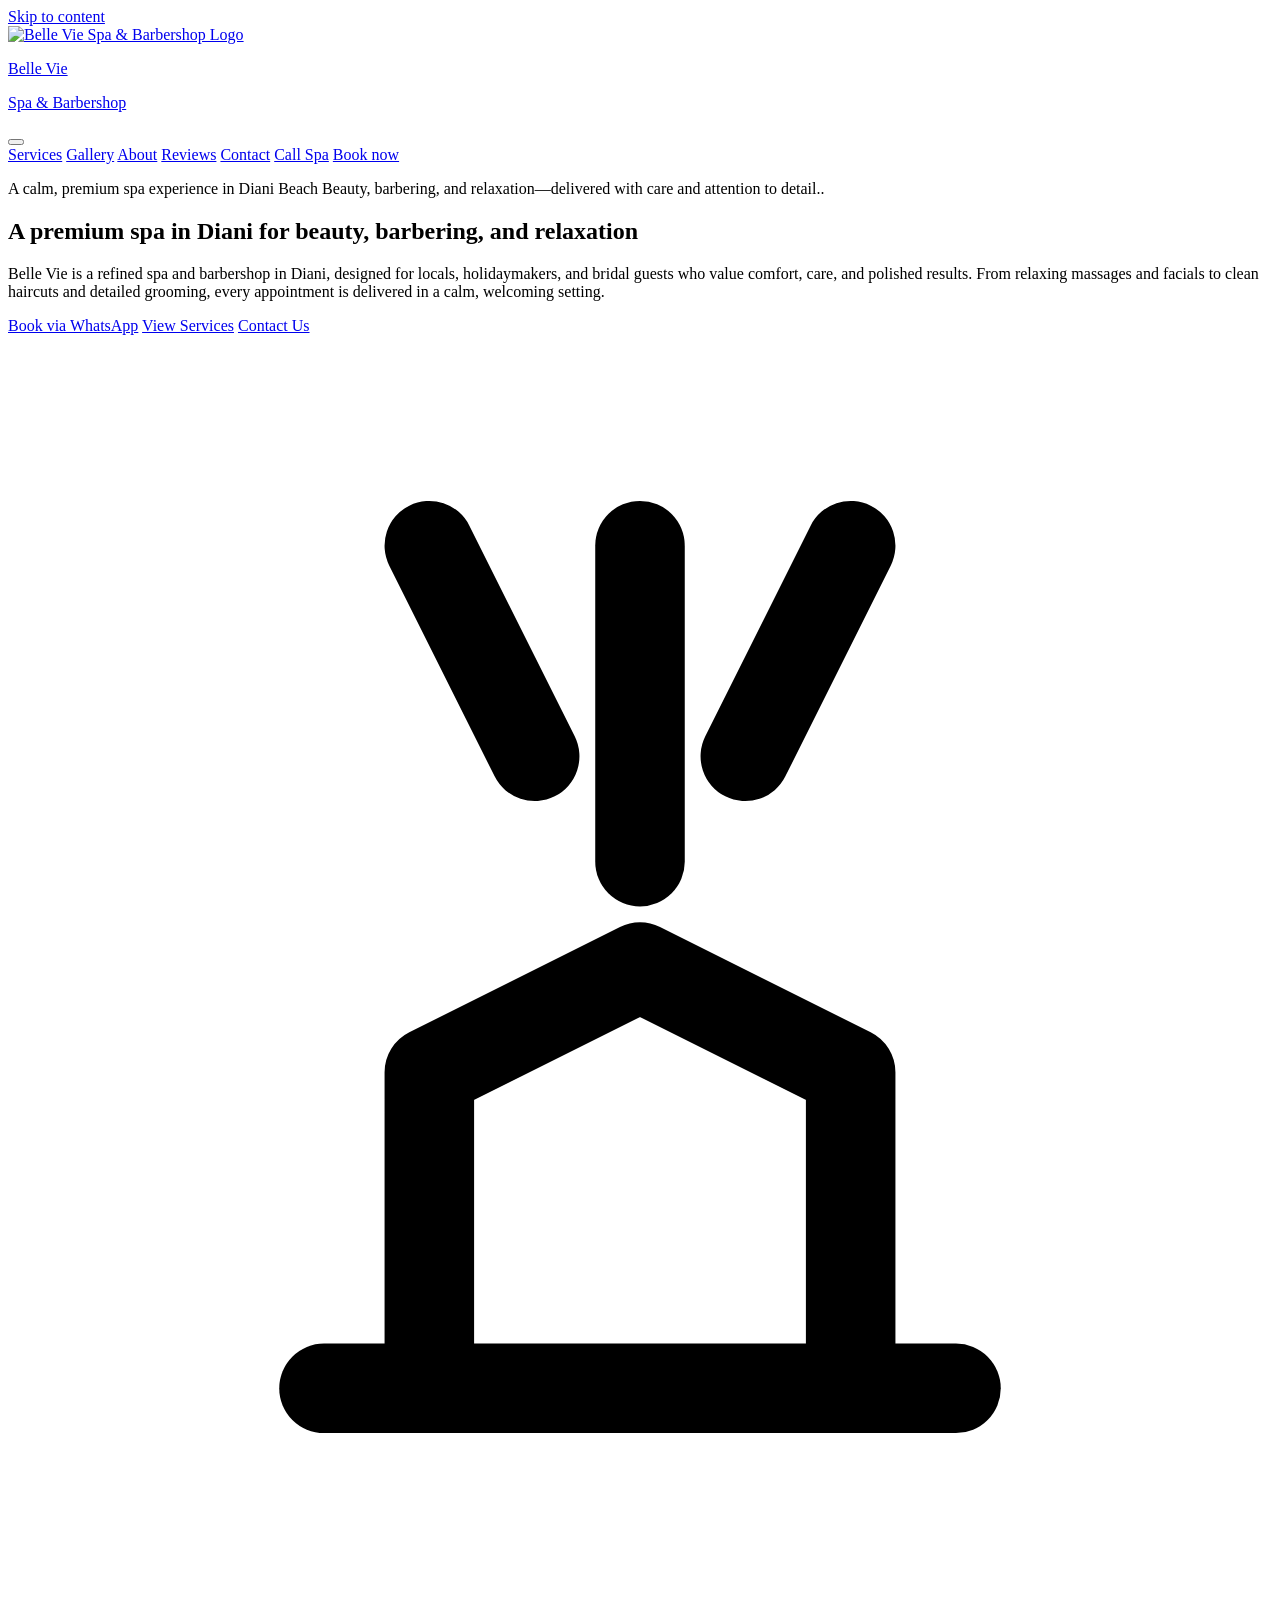
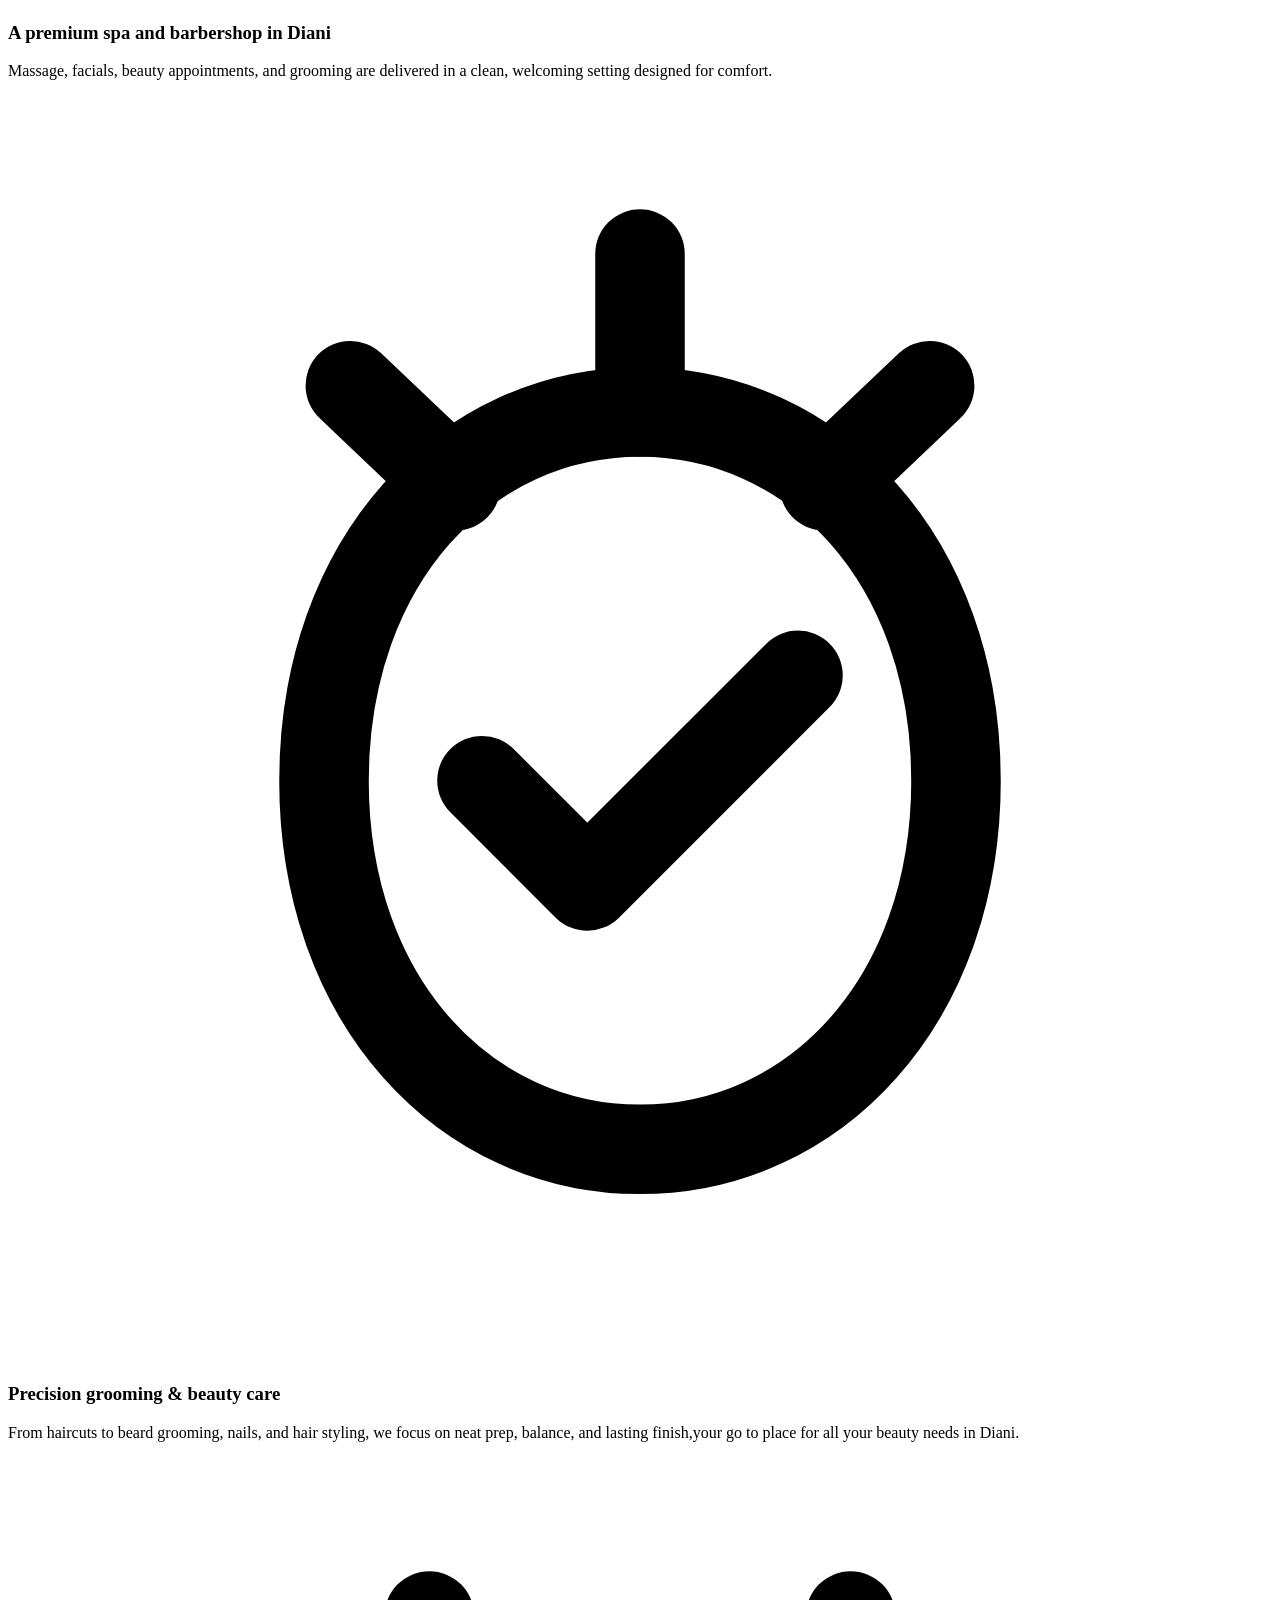
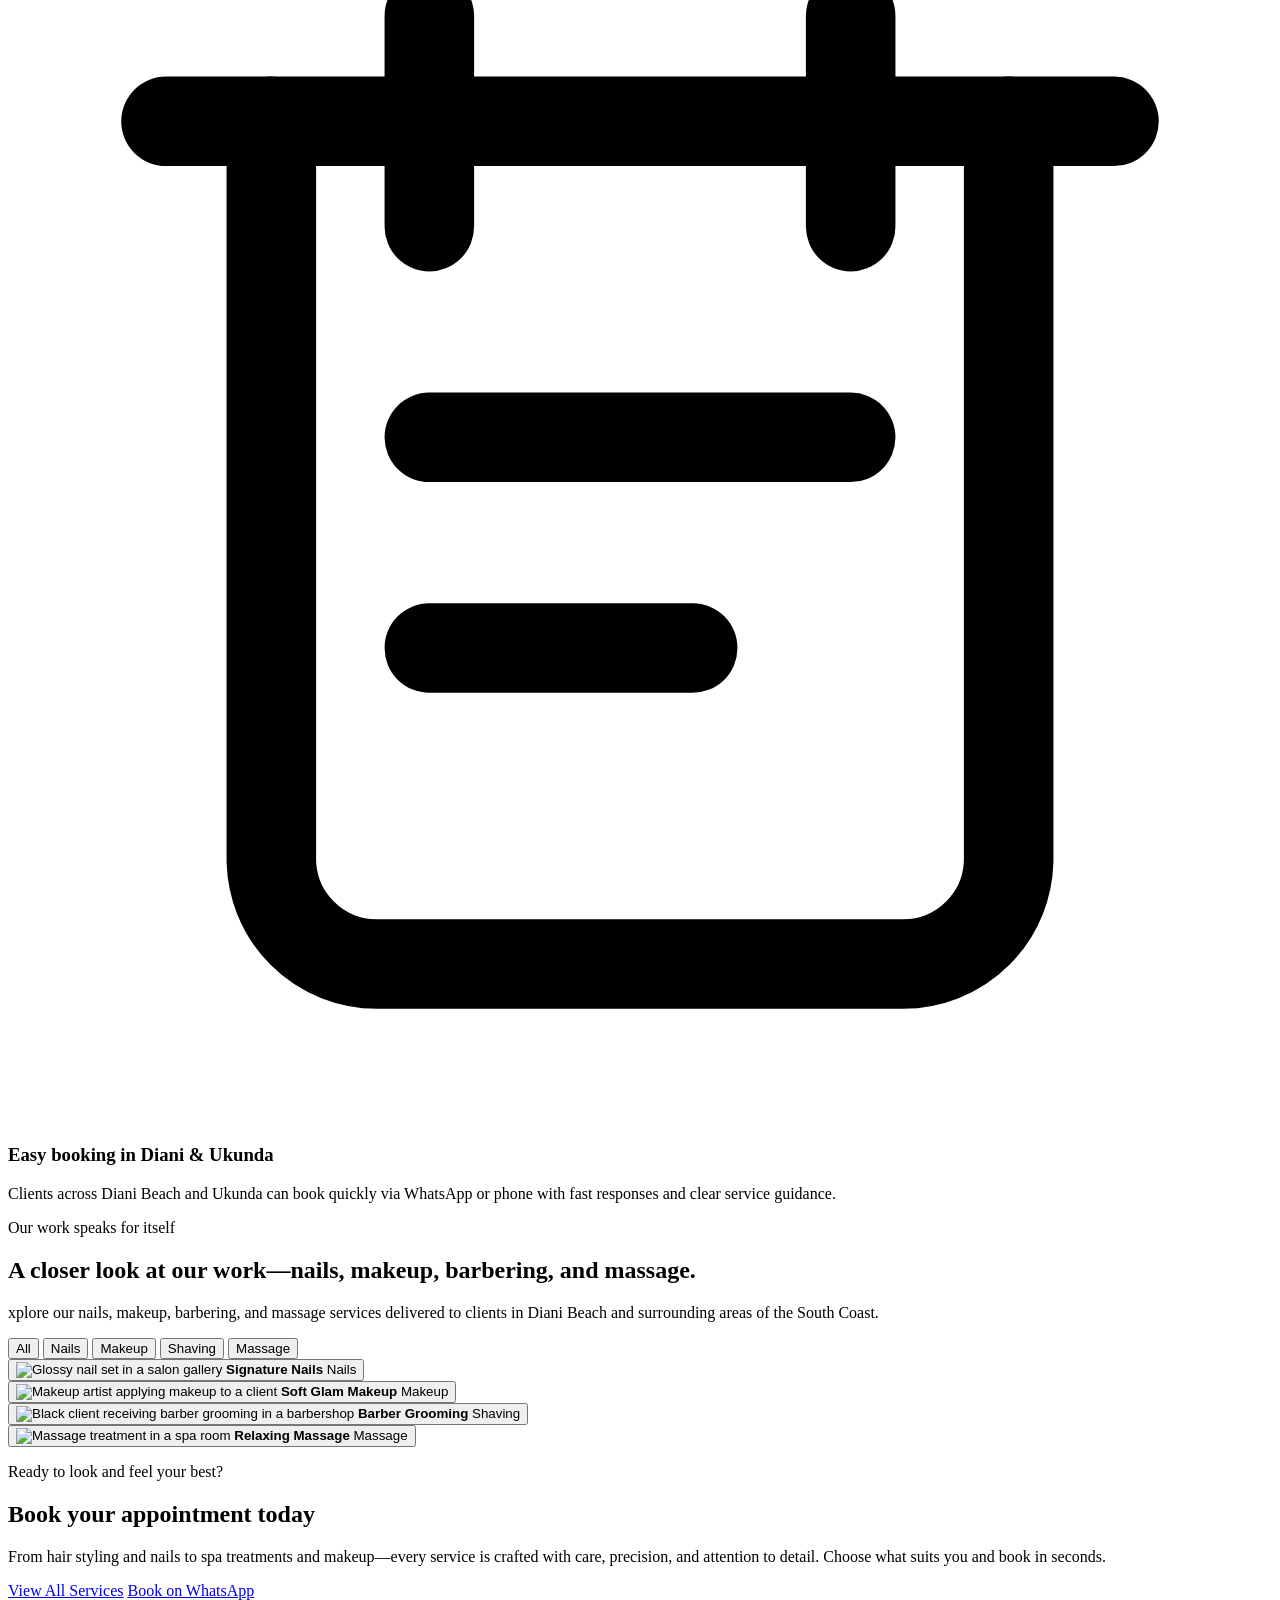
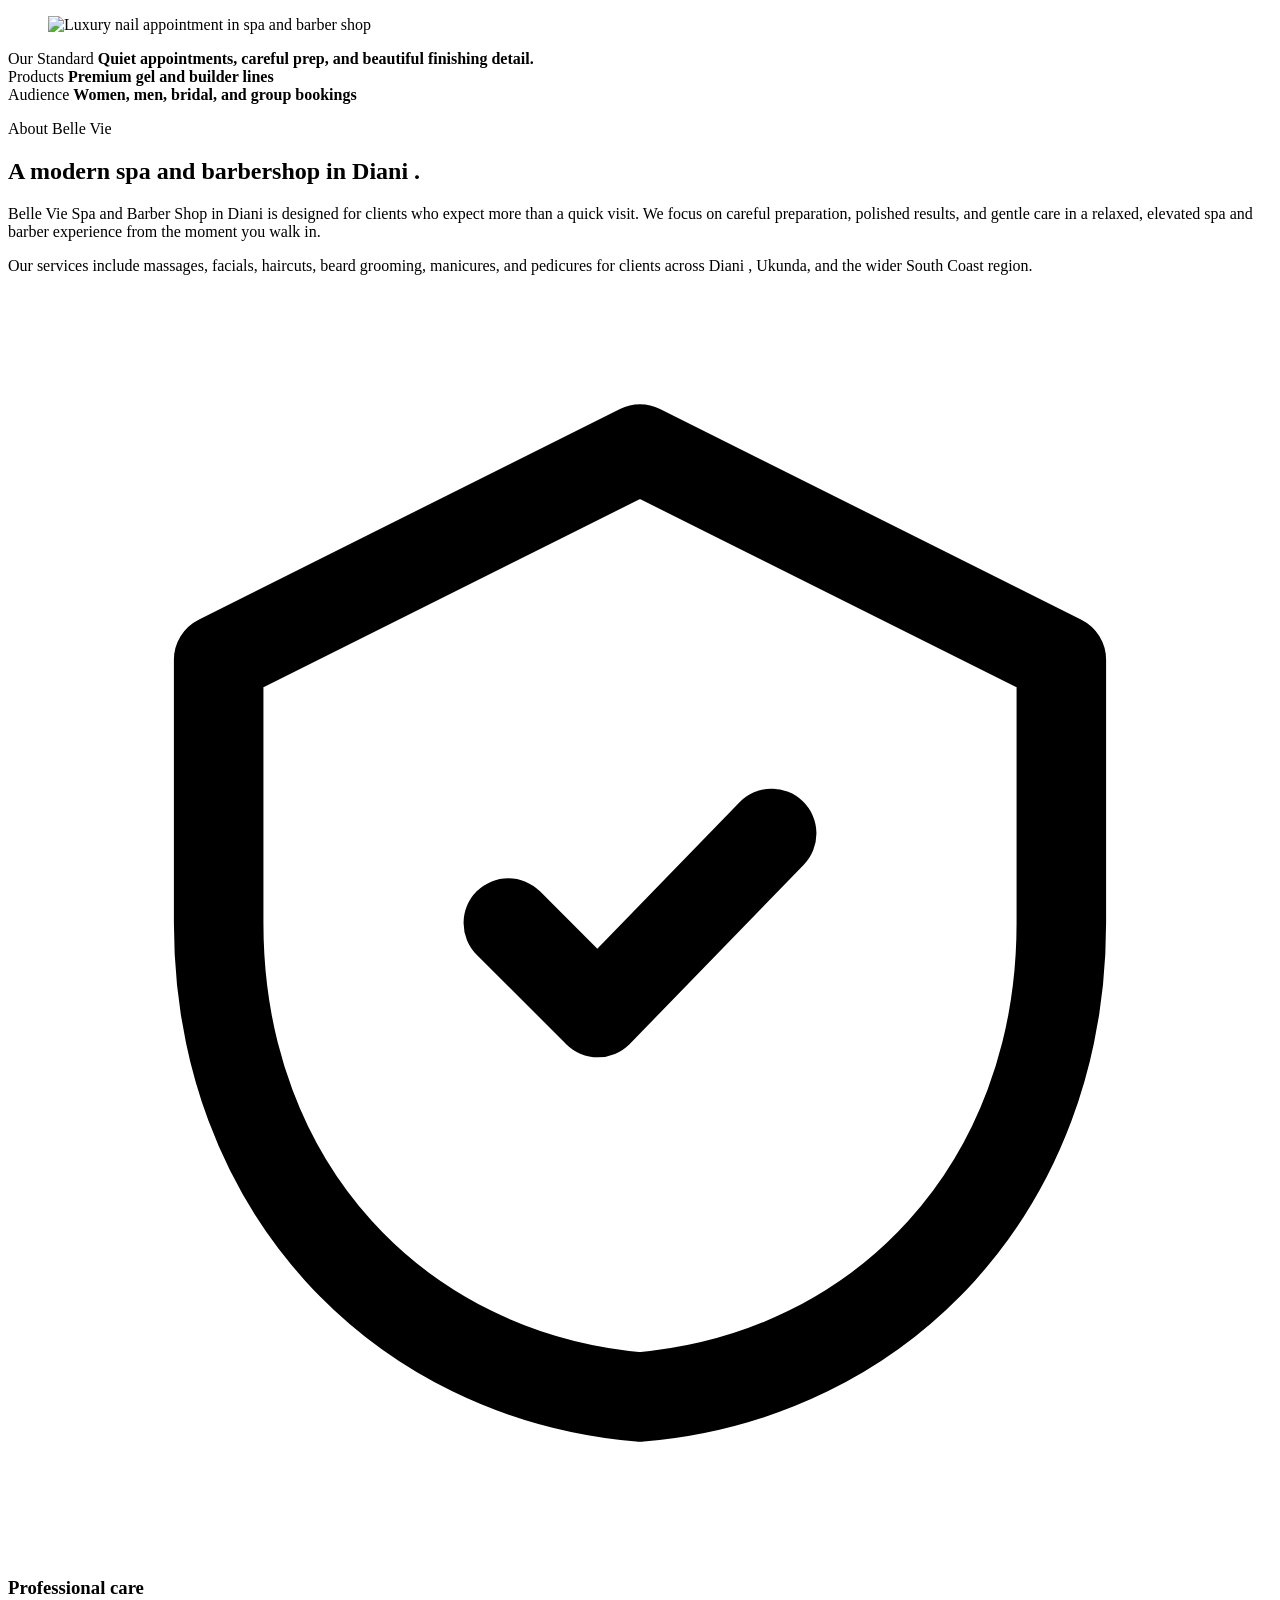
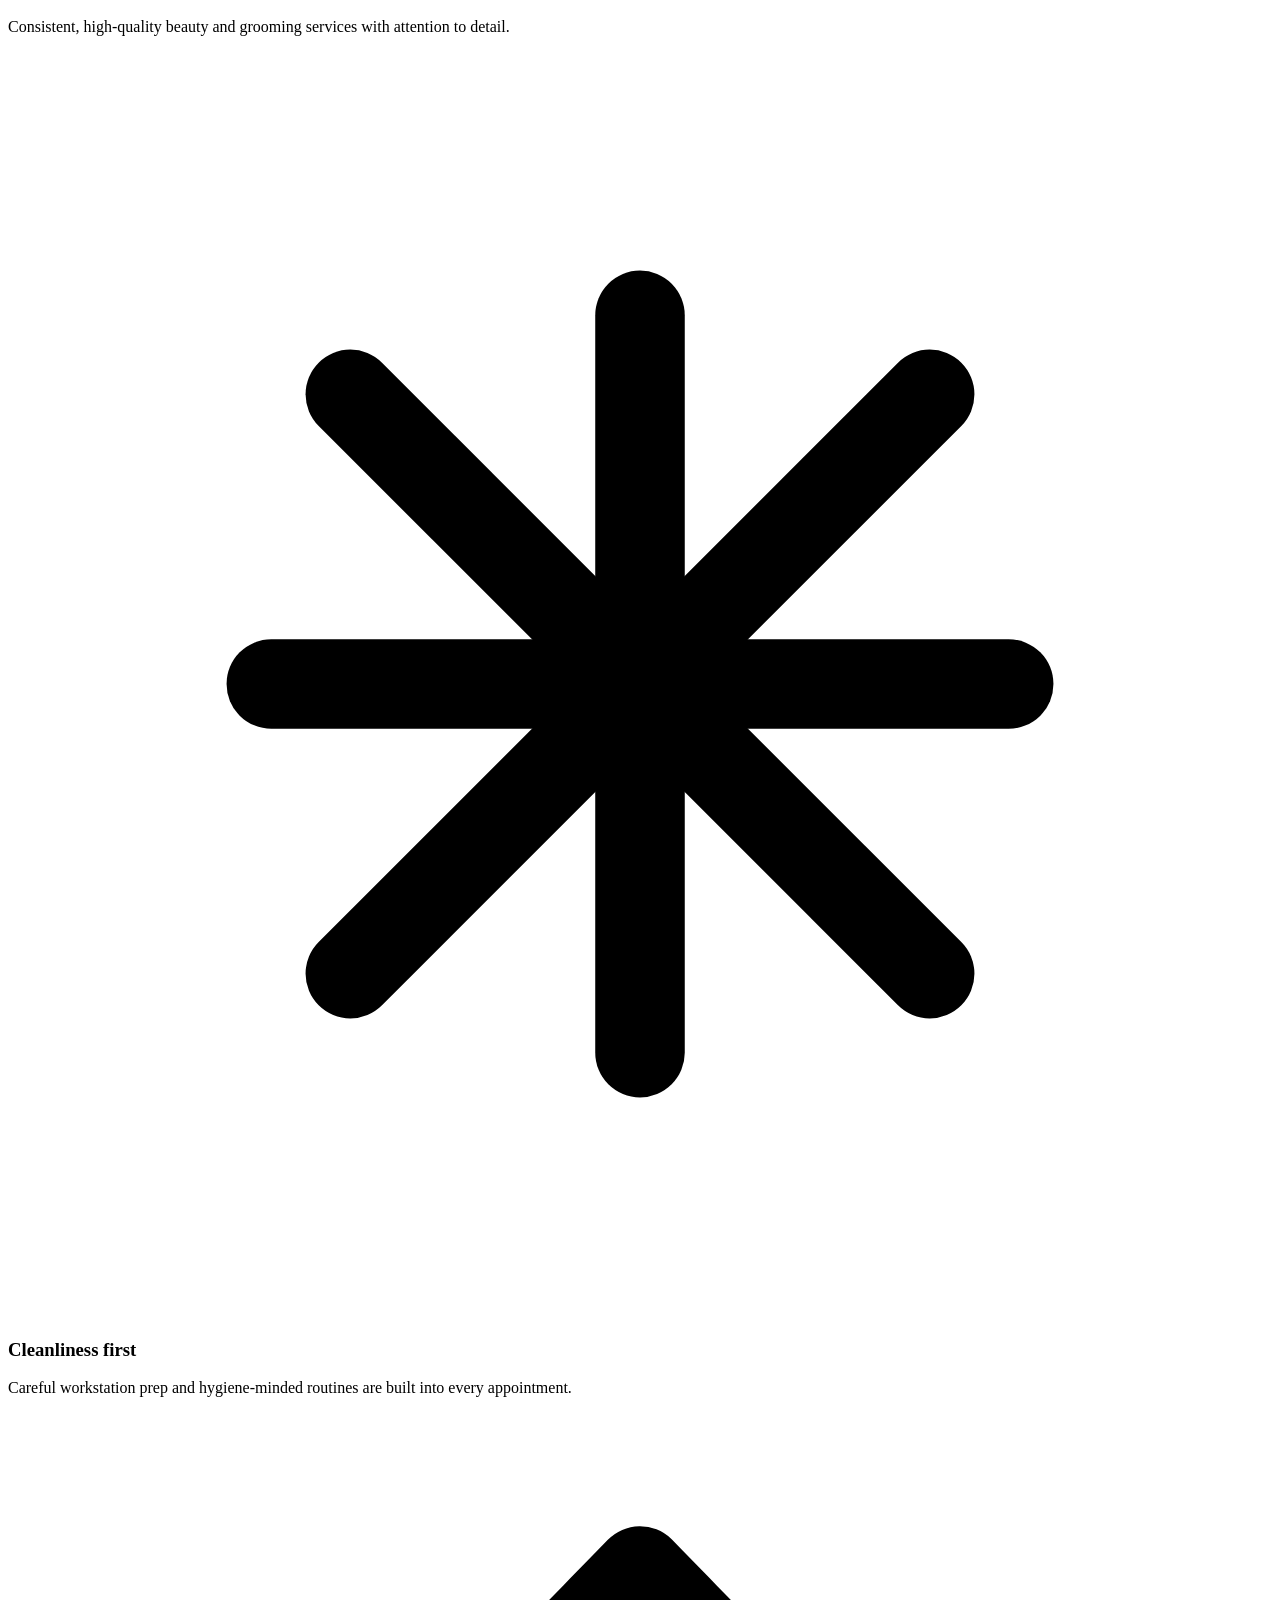
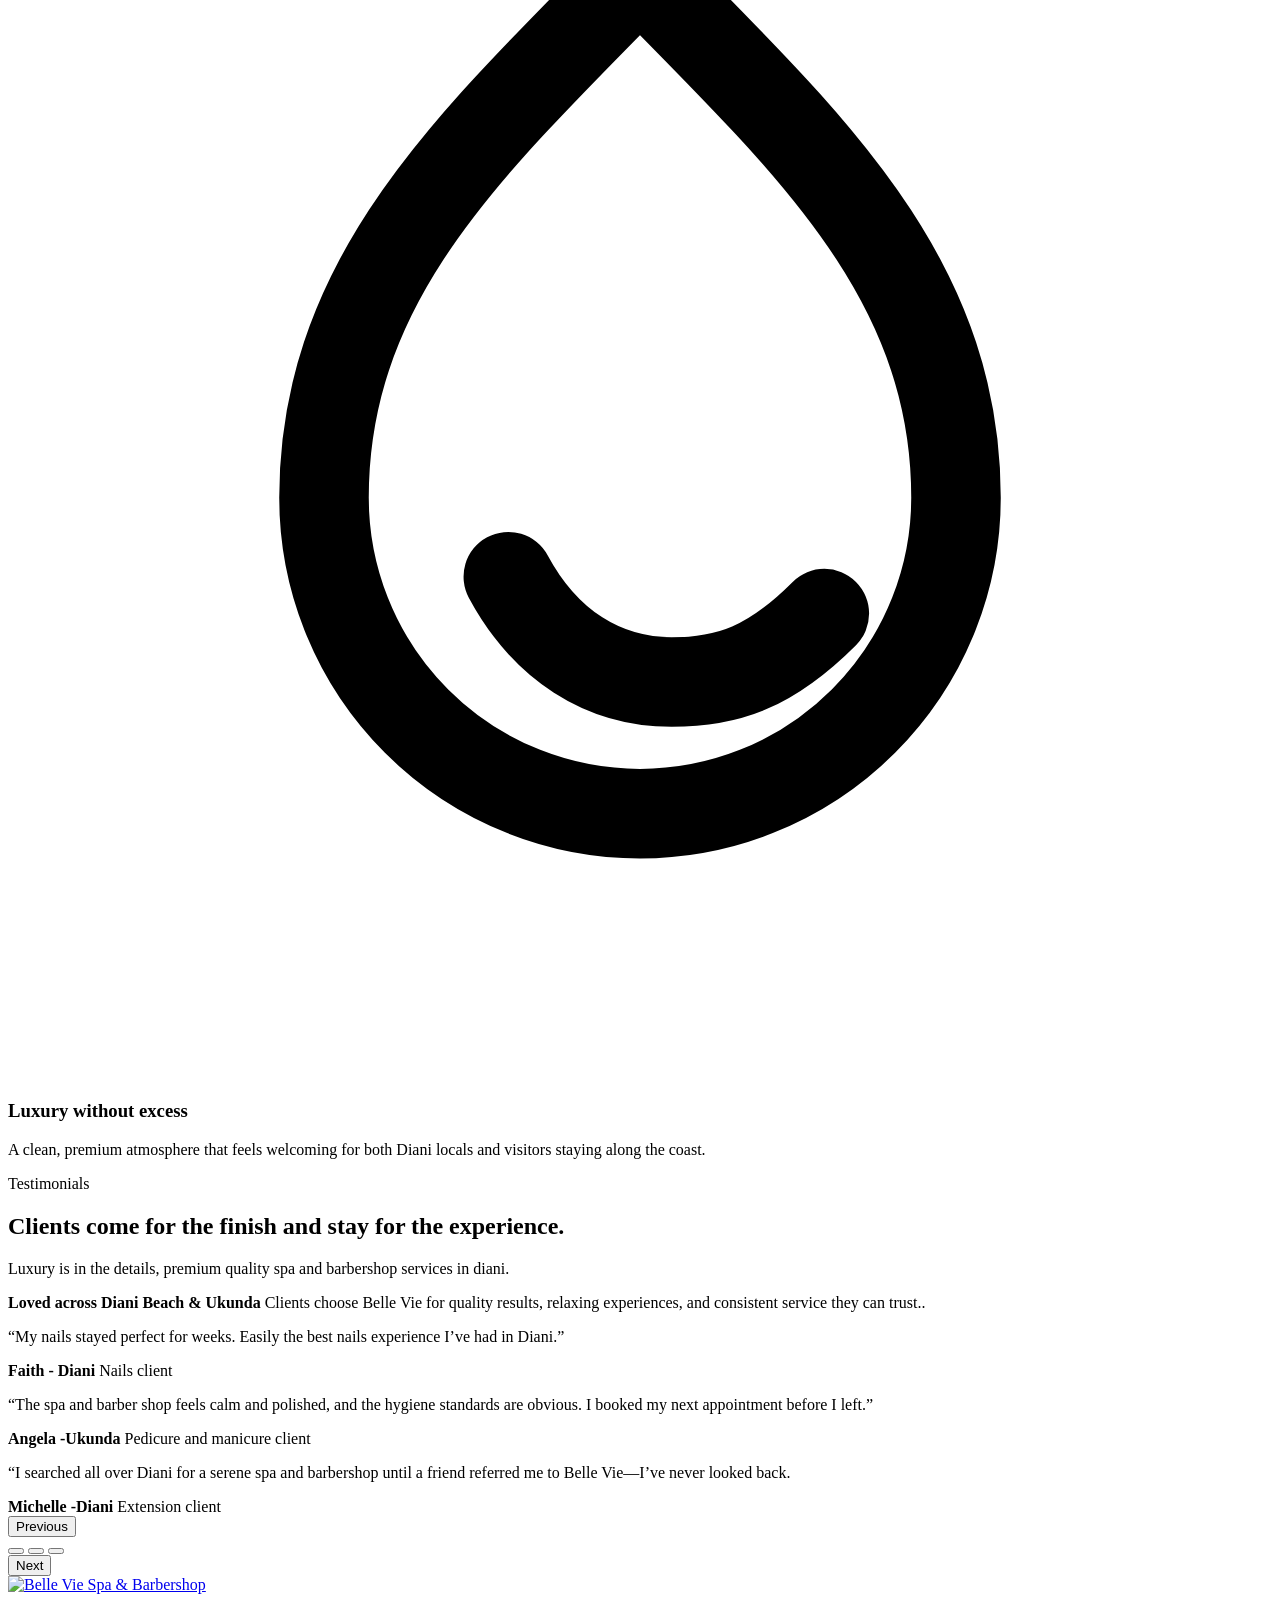
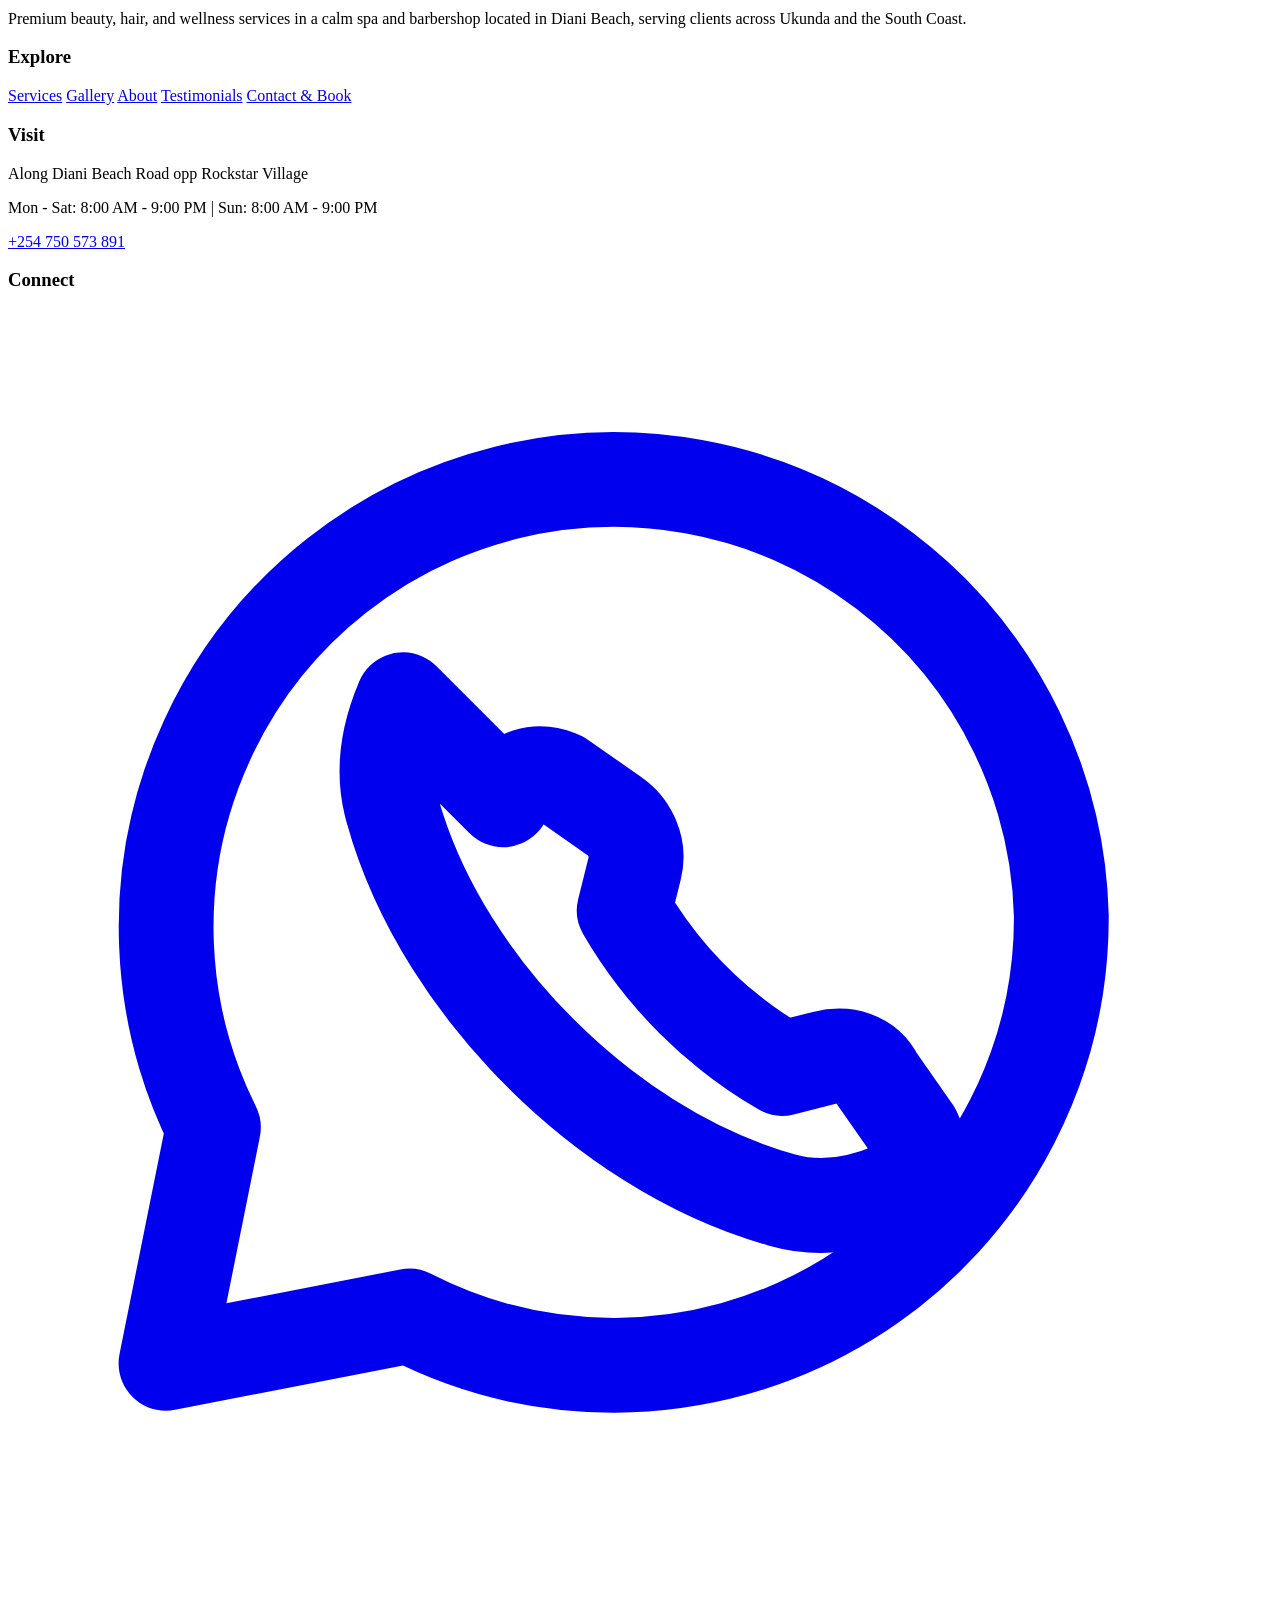
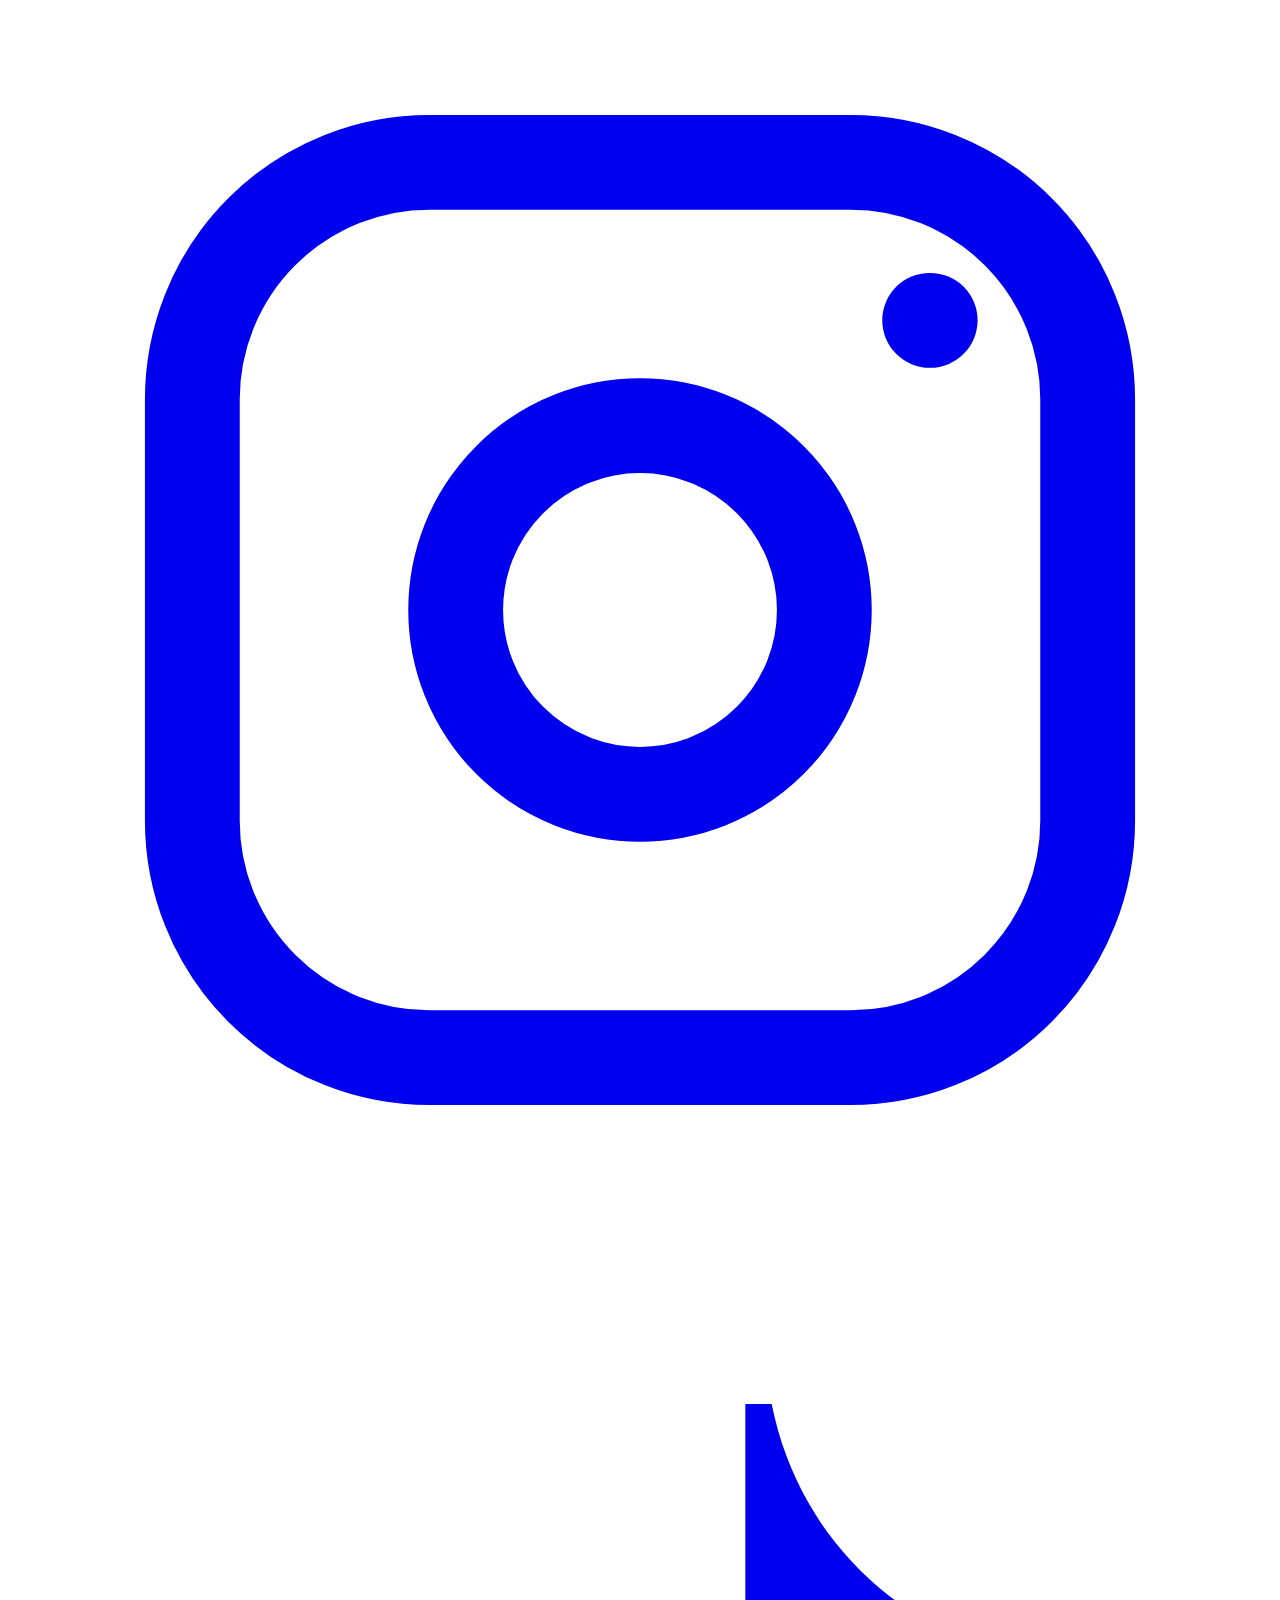
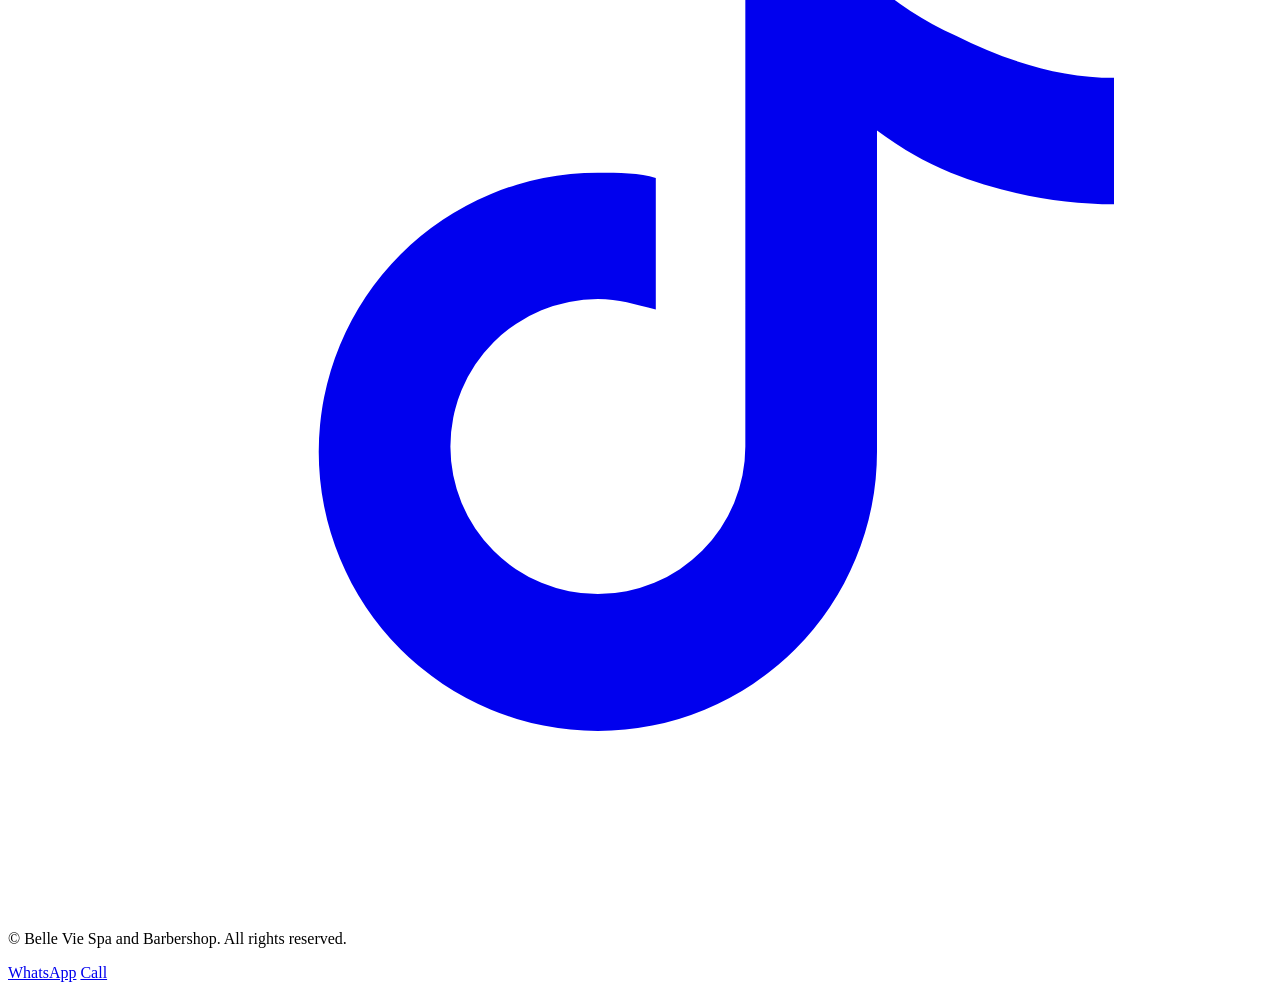
==== index.html @ b671d69e "Add files via upload" ====
<!DOCTYPE html>
<html lang="en">

<head>
    <meta charset="UTF-8">
    <meta name="viewport" content="width=device-width, initial-scale=1.0">
    <meta name="description"
        content="Belle Vie Spa & Barber Shop in Diani, Ukunda, Kenya offers massage, haircuts, nails, facials, beard grooming and premium beauty appointments.">
    <meta name="theme-color" content="#4169E1">
    <meta property="og:title" content="Belle Vie Spa & Barber Shop | Spa in Diani, Ukunda">
    <meta property="og:description"
        content="Visit Belle Vie Spa & Barber Shop in Diani, Ukunda for massage, nails, facials, haircuts, beard grooming and polished beauty care.">
    <meta property="og:type" content="website">
    <meta property="og:image"
        content="https://images.unsplash.com/photo-1632345031435-8937c5142bd8?auto=format&fit=crop&w=1600&q=80">
    <meta name="twitter:card" content="summary_large_image">
    <title>Belle Vie Spa & Barber Shop | Spa in Diani, Ukunda</title>
    <link rel="preconnect" href="https://fonts.googleapis.com">
    <link rel="preconnect" href="https://fonts.gstatic.com" crossorigin>
    <link
        href="https://fonts.googleapis.com/css2?family=Cormorant+Garamond:wght@500;600;700&family=Manrope:wght@400;500;600;700;800&display=swap"
        rel="stylesheet">
    <link rel="stylesheet" href="style.css">
    <link rel="icon"
        href="data:image/svg+xml,%3Csvg xmlns='http://www.w3.org/2000/svg' viewBox='0 0 64 64'%3E%3Crect width='64' height='64' rx='18' fill='%234169E1'/%3E%3Cpath d='M21 44c8-11 14-18 22-24-5 8-12 16-22 24Z' fill='%23FFD700'/%3E%3Ccircle cx='46' cy='19' r='5' fill='%23ffffff'/%3E%3C/svg%3E">
    <!-- Google Analytics 4 - Replace G-XXXXXXXXXX with your Measurement ID from Google Analytics -->
    <script async src="https://www.googletagmanager.com/gtag/js?id=G-XXXXXXXXXX"></script>
    <script>
        window.dataLayer = window.dataLayer || [];
        function gtag() { dataLayer.push(arguments); }
        gtag('js', new Date());
        gtag('config', 'G-XXXXXXXXXX');
    </script>
</head>

<body class="has-mobile-cta">
    <a class="skip-link" href="#main-content">Skip to content</a>

    <header class="site-header" id="top">
        <div class="container header-inner">
            <a class="brand" href="index.html" aria-label="Belle Vie Spa & Barber Shop home">
                <img src="images/logo image.jpeg" alt="Belle Vie Spa & Barbershop Logo"
                    class="logo-image brand-logo-round">
                <div class="brand-copy">
                    <p class="brand-name">Belle Vie</p>
                    <p class="brand-meta">Spa & Barbershop</p>
                </div>
            </a>

            <button class="nav-toggle" id="nav-toggle" aria-expanded="false" aria-controls="site-nav"
                aria-label="Open menu">
                <span></span>
                <span></span>
                <span></span>
            </button>

            <nav class="site-nav" id="site-nav" aria-label="Primary navigation">
                <a href="services.html">Services</a>
                <a href="#gallery">Gallery</a>
                <a href="#about">About</a>
                <a href="#testimonials">Reviews</a>
                <a href="contact.html">Contact</a>
                <a class="button button-outline button-nav" href="tel:+254750573891" data-phone-link>Call Spa</a>
                <a class="button button-whatsapp button-nav"
                    href="https://wa.me/254750573891?text=Hi%2C%20I%27d%20like%20to%20book%20an%20appointment."
                    data-whatsapp-link>Book now</a>
            </nav>
        </div>
    </header>

    <main id="main-content">
        <!-- Hero image: replace the URL in --hero-image below -->
        <section class="hero" id="home"
            style="--hero-image: url('https://images.pexels.com/photos/6187294/pexels-photo-6187294.jpeg?auto=compress&cs=tinysrgb&w=1600');">
            <div class="hero-overlay" aria-hidden="true"></div>
            <div class="container hero-grid">
                <div class="hero-copy" data-reveal>
                    <p class="eyebrow">A calm, premium spa experience in Diani Beach
                        Beauty, barbering, and relaxation—delivered with care and attention to detail..</p>
                    <h1>A premium spa in Diani for beauty, barbering, and relaxation</h1>
                    <p class="hero-lead">
                        Belle Vie is a refined spa and barbershop in Diani, designed for locals, holidaymakers, and
                        bridal guests who value comfort, care, and polished results.
                        From relaxing massages and facials to clean haircuts and detailed grooming, every appointment is
                        delivered in a calm, welcoming setting.
                    </p>

                    <div class="hero-actions">
                        <a class="button button-whatsapp button-lg"
                            href="https://wa.me/254750573891?text=Hi%2C%20I%27d%20like%20to%20book%20an%20appointment."
                            data-whatsapp-link>Book via WhatsApp</a>
                        <a class="button button-secondary button-lg" href="#services">View Services</a>
                        <a class="button button-outline button-lg" href="contact.html">Contact Us</a>
                    </div>
                </div>
            </div>
        </section>

        <section class="standards">
            <div class="container standards-grid">
                <article class="standard-card" data-reveal>
                    <div class="standard-icon" aria-hidden="true">
                        <svg viewBox="0 0 24 24" fill="none" stroke="currentColor" stroke-width="1.7"
                            stroke-linecap="round" stroke-linejoin="round">
                            <path d="M6 20h12"></path>
                            <path d="M8 20v-6l4-2 4 2v6"></path>
                            <path d="M10 8 8 4"></path>
                            <path d="M14 8 16 4"></path>
                            <path d="M12 10V4"></path>
                        </svg>
                    </div>
                    <h3>A premium spa and barbershop in Diani</h3>
                    <p>Massage, facials, beauty appointments, and grooming are delivered in a clean, welcoming setting
                        designed for comfort.</p>
                </article>

                <article class="standard-card" data-reveal>
                    <div class="standard-icon" aria-hidden="true">
                        <svg viewBox="0 0 24 24" fill="none" stroke="currentColor" stroke-width="1.7"
                            stroke-linecap="round" stroke-linejoin="round">
                            <path d="M6 13c0-4.2 2.7-7 6-7s6 2.8 6 7-2.7 7-6 7-6-2.8-6-7Z"></path>
                            <path d="M12 6V3"></path>
                            <path d="M8.5 7.4 6.5 5.5"></path>
                            <path d="M15.5 7.4 17.5 5.5"></path>
                            <path d="m9 13 2 2 4-4"></path>
                        </svg>
                    </div>
                    <h3>Precision grooming & beauty care</h3>
                    <p>From haircuts to beard grooming, nails, and hair styling, we focus on neat prep, balance, and
                        lasting finish,your go to place for all your beauty needs in Diani.</p>
                </article>

                <article class="standard-card" data-reveal>
                    <div class="standard-icon" aria-hidden="true">
                        <svg viewBox="0 0 24 24" fill="none" stroke="currentColor" stroke-width="1.7"
                            stroke-linecap="round" stroke-linejoin="round">
                            <path d="M3 5h18"></path>
                            <path d="M5 5v14a2 2 0 0 0 2 2h10a2 2 0 0 0 2-2V5"></path>
                            <path d="M8 3v4"></path>
                            <path d="M16 3v4"></path>
                            <path d="M8 11h8"></path>
                            <path d="M8 15h5"></path>
                        </svg>
                    </div>
                    <h3>Easy booking in Diani & Ukunda</h3>
                    <p>Clients across Diani Beach and Ukunda can book quickly via WhatsApp or phone with fast responses
                        and clear service guidance.</p>
                </article>
            </div>
        </section>




        <section class="section" id="gallery">
            <div class="container">
                <div class="section-heading section-heading-split">
                    <div>
                        <p class="eyebrow">Our work speaks for itself</p>
                        <h2>A closer look at our work—nails, makeup, barbering, and massage.</h2>
                        <p>xplore our nails, makeup, barbering, and massage services delivered to clients in Diani Beach
                            and surrounding areas of the South Coast.</p>
                    </div>

                    <div class="gallery-filters" aria-label="Gallery filters">
                        <button class="filter-button is-active" type="button" data-filter="all"
                            aria-pressed="true">All</button>
                        <button class="filter-button" type="button" data-filter="nails"
                            aria-pressed="false">Nails</button>
                        <button class="filter-button" type="button" data-filter="makeup"
                            aria-pressed="false">Makeup</button>
                        <button class="filter-button" type="button" data-filter="shaving"
                            aria-pressed="false">Shaving</button>
                        <button class="filter-button" type="button" data-filter="massage"
                            aria-pressed="false">Massage</button>
                    </div>
                </div>

                <div class="gallery-grid">
                    <article class="gallery-card" style="--span: 32;" data-category="nails" data-reveal>
                        <button class="gallery-button" type="button" data-image="images/hero-nails.jpg"
                            data-caption="Glossy nail work with a rich finish and detail-focused shaping.">
                            <img src="images/hero-nails.jpg" alt="Glossy nail set in a salon gallery" width="900"
                                height="1200" loading="lazy">
                            <span class="gallery-caption">
                                <strong>Signature Nails</strong>
                                <span>Nails</span>
                            </span>
                        </button>
                    </article>

                    <article class="gallery-card" style="--span: 24;" data-category="makeup" data-reveal>
                        <button class="gallery-button" type="button"
                            data-image="https://images.pexels.com/photos/33580449/pexels-photo-33580449.jpeg?auto=compress&cs=tinysrgb&w=1200"
                            data-caption="Soft glam makeup application with a polished, camera-ready finish.">
                            <img src="https://images.pexels.com/photos/33580449/pexels-photo-33580449.jpeg?auto=compress&cs=tinysrgb&w=1200"
                                alt="Makeup artist applying makeup to a client" width="800" height="1000"
                                loading="lazy">
                            <span class="gallery-caption">
                                <strong>Soft Glam Makeup</strong>
                                <span>Makeup</span>
                            </span>
                        </button>
                    </article>

                    <article class="gallery-card" style="--span: 28;" data-category="shaving" data-reveal>
                        <button class="gallery-button" type="button"
                            data-image="https://images.pexels.com/photos/7697315/pexels-photo-7697315.jpeg?auto=compress&cs=tinysrgb&w=1200"
                            data-caption="A clean barber grooming moment featuring a Black client in a premium barbershop setting.">
                            <img src="https://images.pexels.com/photos/7697315/pexels-photo-7697315.jpeg?auto=compress&cs=tinysrgb&w=1200"
                                alt="Black client receiving barber grooming in a barbershop" width="900" height="1100"
                                loading="lazy">
                            <span class="gallery-caption">
                                <strong>Barber Grooming</strong>
                                <span>Shaving</span>
                            </span>
                        </button>
                    </article>

                    <article class="gallery-card" style="--span: 30;" data-category="massage" data-reveal>
                        <button class="gallery-button" type="button"
                            data-image="https://images.pexels.com/photos/6187294/pexels-photo-6187294.jpeg?auto=compress&cs=tinysrgb&w=1200"
                            data-caption="A calm massage treatment designed for comfort, restoration, and total relaxation.">
                            <img src="https://images.pexels.com/photos/6187294/pexels-photo-6187294.jpeg?auto=compress&cs=tinysrgb&w=1200"
                                alt="Massage treatment in a spa room" width="900" height="1200" loading="lazy">
                            <span class="gallery-caption">
                                <strong>Relaxing Massage</strong>
                                <span>Massage</span>
                            </span>
                        </button>
                    </article>
                </div>
            </div>
        </section>

        <!-- STRONG CTA SECTION -->
        <section class="section section-cta-featured">
            <div class="container">
                <div class="cta-featured-content" data-reveal>
                    <p class="eyebrow">Ready to look and feel your best?</p>
                    <h2>Book your appointment today</h2>
                    <p>From hair styling and nails to spa treatments and makeup—every service is crafted with care,
                        precision, and attention to detail. Choose what suits you and book in seconds.</p>
                    <div class="cta-featured-actions">
                        <a href="services.html" class="button button-primary button-lg">View All Services</a>
                        <a href="https://wa.me/254750573891?text=Hi%2C%20I%27d%20like%20to%20book%20an%20appointment."
                            class="button button-secondary button-lg" data-whatsapp-link>Book on WhatsApp</a>
                    </div>
                </div>
            </div>
        </section>

        <section class="section section-soft" id="about">
            <div class="container about-grid">
                <div class="about-visuals" data-reveal>
                    <figure class="about-main-photo">
                        <img src="images/service-manicure.jpg" alt="Luxury nail appointment in spa and barber shop"
                            width="1200" height="1500" loading="lazy">
                    </figure>

                    <div class="about-floating-note">
                        <span class="note-label">Our Standard</span>
                        <strong>Quiet appointments, careful prep, and beautiful finishing detail.</strong>
                    </div>

                    <div class="about-floating-grid">
                        <article>
                            <span>Products</span>
                            <strong>Premium gel and builder lines</strong>
                        </article>
                        <article>
                            <span>Audience</span>
                            <strong>Women, men, bridal, and group bookings</strong>
                        </article>
                    </div>
                </div>

                <div class="about-copy" data-reveal>
                    <p class="eyebrow">About Belle Vie</p>
                    <h2>A modern spa and barbershop in Diani .</h2>
                    <p>
                        Belle Vie Spa and Barber Shop in Diani is designed for clients who expect more than a quick
                        visit. We focus on careful preparation, polished results, and gentle care in a relaxed, elevated
                        spa and barber experience from the moment you walk in.
                    </p>
                    <p>
                        Our services include massages, facials, haircuts, beard grooming, manicures, and pedicures for
                        clients across Diani , Ukunda, and the wider South Coast region.
                    </p>

                    <div class="value-grid">
                        <article class="value-card">
                            <div class="value-icon" aria-hidden="true">
                                <svg viewBox="0 0 24 24" fill="none" stroke="currentColor" stroke-width="1.7"
                                    stroke-linecap="round" stroke-linejoin="round">
                                    <path d="M12 3 4 7v5c0 5 3.4 8.6 8 9 4.6-.4 8-4 8-9V7l-8-4Z"></path>
                                    <path d="m9.5 12 1.7 1.7 3.3-3.4"></path>
                                </svg>
                            </div>
                            <h3>Professional care</h3>
                            <p>Consistent, high-quality beauty and grooming services with attention to detail.</p>
                        </article>

                        <article class="value-card">
                            <div class="value-icon" aria-hidden="true">
                                <svg viewBox="0 0 24 24" fill="none" stroke="currentColor" stroke-width="1.7"
                                    stroke-linecap="round" stroke-linejoin="round">
                                    <path d="M5 12h14"></path>
                                    <path d="M12 5v14"></path>
                                    <path d="M6.5 6.5 17.5 17.5"></path>
                                    <path d="M17.5 6.5 6.5 17.5"></path>
                                </svg>
                            </div>
                            <h3>Cleanliness first</h3>
                            <p>Careful workstation prep and hygiene-minded routines are built into every appointment.
                            </p>
                        </article>

                        <article class="value-card">
                            <div class="value-icon" aria-hidden="true">
                                <svg viewBox="0 0 24 24" fill="none" stroke="currentColor" stroke-width="1.7"
                                    stroke-linecap="round" stroke-linejoin="round">
                                    <path d="M12 3c3 3.1 6 5.7 6 10a6 6 0 1 1-12 0c0-4.3 3-6.9 6-10Z"></path>
                                    <path d="M9.5 14.5c.7 1.3 1.8 2 3.1 2 1.1 0 1.9-.3 2.9-1.3"></path>
                                </svg>
                            </div>
                            <h3>Luxury without excess</h3>
                            <p>A clean, premium atmosphere that feels welcoming for both Diani locals and visitors
                                staying along the coast.</p>
                        </article>
                    </div>
                </div>
            </div>
        </section>

        <section class="section" id="testimonials">
            <div class="container testimonials-layout">
                <div class="testimonials-intro" data-reveal>
                    <p class="eyebrow">Testimonials</p>
                    <h2>Clients come for the finish and stay for the experience.</h2>
                    <p>Luxury is in the details, premium quality spa and barbershop services in diani.</p>

                    <div class="review-summary">
                        <strong>Loved across Diani Beach & Ukunda</strong>
                        <span>Clients choose Belle Vie for quality results, relaxing experiences, and consistent service
                            they can trust..</span>
                    </div>
                </div>

                <div class="testimonial-slider" data-reveal>
                    <div class="testimonial-track">
                        <article class="testimonial-card is-active" data-testimonial>
                            <p class="testimonial-quote">“My nails stayed perfect for weeks. Easily the best nails
                                experience I’ve had in Diani.”</p>
                            <div class="testimonial-meta">
                                <strong>Faith - Diani</strong>
                                <span>Nails client</span>
                            </div>
                        </article>

                        <article class="testimonial-card" data-testimonial>
                            <p class="testimonial-quote">“The spa and barber shop feels calm and polished, and the
                                hygiene standards are obvious. I booked my next appointment before I left.”</p>
                            <div class="testimonial-meta">
                                <strong>Angela -Ukunda</strong>
                                <span>Pedicure and manicure client</span>
                            </div>
                        </article>

                        <article class="testimonial-card" data-testimonial>
                            <p class="testimonial-quote">“I searched all over Diani for a serene spa and barbershop
                                until a friend referred me to Belle Vie—I’ve never looked back.</p>
                            <div class="testimonial-meta">
                                <strong>Michelle -Diani</strong>
                                <span>Extension client</span>
                            </div>
                        </article>
                    </div>

                    <div class="testimonial-controls">
                        <button class="slider-button" type="button" id="testimonial-prev"
                            aria-label="Previous testimonial">Previous</button>
                        <div class="slider-dots" aria-label="Select testimonial">
                            <button class="dot is-active" type="button" data-slide="0"
                                aria-label="Show testimonial 1"></button>
                            <button class="dot" type="button" data-slide="1" aria-label="Show testimonial 2"></button>
                            <button class="dot" type="button" data-slide="2" aria-label="Show testimonial 3"></button>
                        </div>
                        <button class="slider-button" type="button" id="testimonial-next"
                            aria-label="Next testimonial">Next</button>
                    </div>
                </div>
            </div>
        </section>


    </main>

    <footer class="site-footer">
        <div class="container footer-grid">
            <div class="footer-brand">
                <a class="brand brand-footer" href="index.html" aria-label="Belle Vie Spa & Barbershop home">
                    <img src="images/logo image.jpeg" alt="Belle Vie Spa & Barbershop" class="brand-logo-round">
                </a>
                <p>
                    Premium beauty, hair, and wellness services in a calm spa and barbershop located in Diani Beach,
                    serving clients across Ukunda and the South Coast.
                </p>
            </div>

            <div class="footer-links">
                <h3>Explore</h3>
                <a href="services.html">Services</a>
                <a href="#gallery">Gallery</a>
                <a href="#about">About</a>
                <a href="#testimonials">Testimonials</a>
                <a href="contact.html">Contact &amp; Book</a>
            </div>

            <div class="footer-links">
                <h3>Visit</h3>
                <p data-address>Along Diani Beach Road opp Rockstar Village</p>
                <p data-hours>Mon - Sat: 8:00 AM - 9:00 PM | Sun: 8:00 AM - 9:00 PM</p>
                <a href="tel:+254750573891" data-phone-link data-phone-display>+254 750 573 891</a>
            </div>

            <div class="footer-links">
                <h3>Connect</h3>
                <div class="social-links">
                    <a href="https://wa.me/254750573891?text=Hi%2C%20I%27d%20like%20to%20book%20an%20appointment."
                        class="social-icon whatsapp-icon" aria-label="Chat on WhatsApp" target="_blank"
                        rel="noreferrer" data-whatsapp-link>
                        <svg viewBox="0 0 24 24" aria-hidden="true" fill="none" stroke="currentColor"
                            stroke-width="1.8" stroke-linecap="round" stroke-linejoin="round">
                            <path d="M20 11.5A8.5 8.5 0 0 1 7.62 19.1L3 20l.9-4.48A8.5 8.5 0 1 1 20 11.5Z"></path>
                            <path
                                d="M9.4 9.3c.2-.5.7-.6 1.1-.4l1 .7c.3.2.5.6.4 1l-.2.8a8.3 8.3 0 0 0 3 3l.8-.2c.4-.1.8 0 1 .4l.7 1c.2.4.1.9-.4 1.1-.7.3-1.4.4-2.1.2-1.8-.5-3.4-1.6-4.6-2.8-1.2-1.2-2.3-2.8-2.8-4.6-.2-.7-.1-1.4.2-2.1Z">
                            </path>
                        </svg>
                    </a>
                    <a href="https://www.instagram.com/spa_bellevie_diani/" class="social-icon instagram-icon"
                        target="_blank" rel="noreferrer" aria-label="Follow on Instagram" data-social="instagram">
                        <svg viewBox="0 0 24 24" aria-hidden="true" fill="none" stroke="currentColor"
                            stroke-width="1.8" stroke-linecap="round" stroke-linejoin="round">
                            <rect x="3.5" y="3.5" width="17" height="17" rx="4.5"></rect>
                            <circle cx="12" cy="12" r="3.5"></circle>
                            <path d="M17.5 6.5h.01"></path>
                        </svg>
                    </a>
                    <a href="https://www.tiktok.com/@bellevie1231" class="social-icon tiktok-icon" target="_blank"
                        rel="noreferrer" aria-label="Follow on TikTok" data-social="tiktok">
                        <svg viewBox="0 0 24 24" aria-hidden="true" fill="currentColor">
                            <path
                                d="M14.5 3c.4 2 1.7 3.6 3.5 4.4 1 .5 2 .8 3 .8v2.4c-1 0-2.1-.2-3.1-.6-.5-.2-1-.5-1.4-.8v6.1a5.3 5.3 0 1 1-5.3-5.3c.4 0 .8 0 1.1.1v2.5c-.4-.1-.7-.2-1.1-.2a2.8 2.8 0 1 0 2.8 2.8V3h2.5Z">
                            </path>
                        </svg>
                    </a>
                </div>

        <div class="container footer-bottom">
            <p>&copy; <span data-year></span> <span data-business-name>Belle Vie Spa and Barbershop</span>. All rights
                reserved.</p>
        </div>
    </footer>

    <div class="mobile-cta" aria-label="Quick actions">
        <a class="button button-whatsapp"
            href="https://wa.me/254750573891?text=Hi%2C%20I%27d%20like%20to%20book%20an%20appointment."
            data-whatsapp-link>WhatsApp</a>
        <a class="button button-outline" href="tel:+254750573891" data-phone-link>Call</a>
    </div>

    <div class="lightbox" id="lightbox" hidden>
        <div class="lightbox-backdrop" data-lightbox-close></div>
        <div class="lightbox-dialog" role="dialog" aria-modal="true" aria-labelledby="lightbox-caption">
            <button class="lightbox-close" type="button" id="lightbox-close"
                aria-label="Close gallery preview">Close</button>
            <img id="lightbox-image" src="" alt="">
            <p id="lightbox-caption"></p>
        </div>
    </div>

    <script type="application/ld+json">
        {
            "@context": "https://schema.org",
            "@type": "BeautySalon",
            "name": "Belle Vie Spa and Barbershop",
            "image": "https://images.unsplash.com/photo-1632345031435-8937c5142bd8?auto=format&fit=crop&w=1600&q=80",
            "telephone": "+254750573891",
            "address": {
                "@type": "PostalAddress",
                "streetAddress": "Along Diani Beach Road opp Rockstar Village",
                "addressLocality": "Diani Beach",
                "addressRegion": "Kwale County",
                "addressCountry": "KE"
            },
            "areaServed": "Diani Beach",
            "priceRange": "$$",
            "sameAs": [
                "https://instagram.com/spa_bellevie_diani",
                "https://tiktok.com/@bellevie1231"
            ]
        }
    </script>
    <script src="script.js"></script>
</body>

</html>
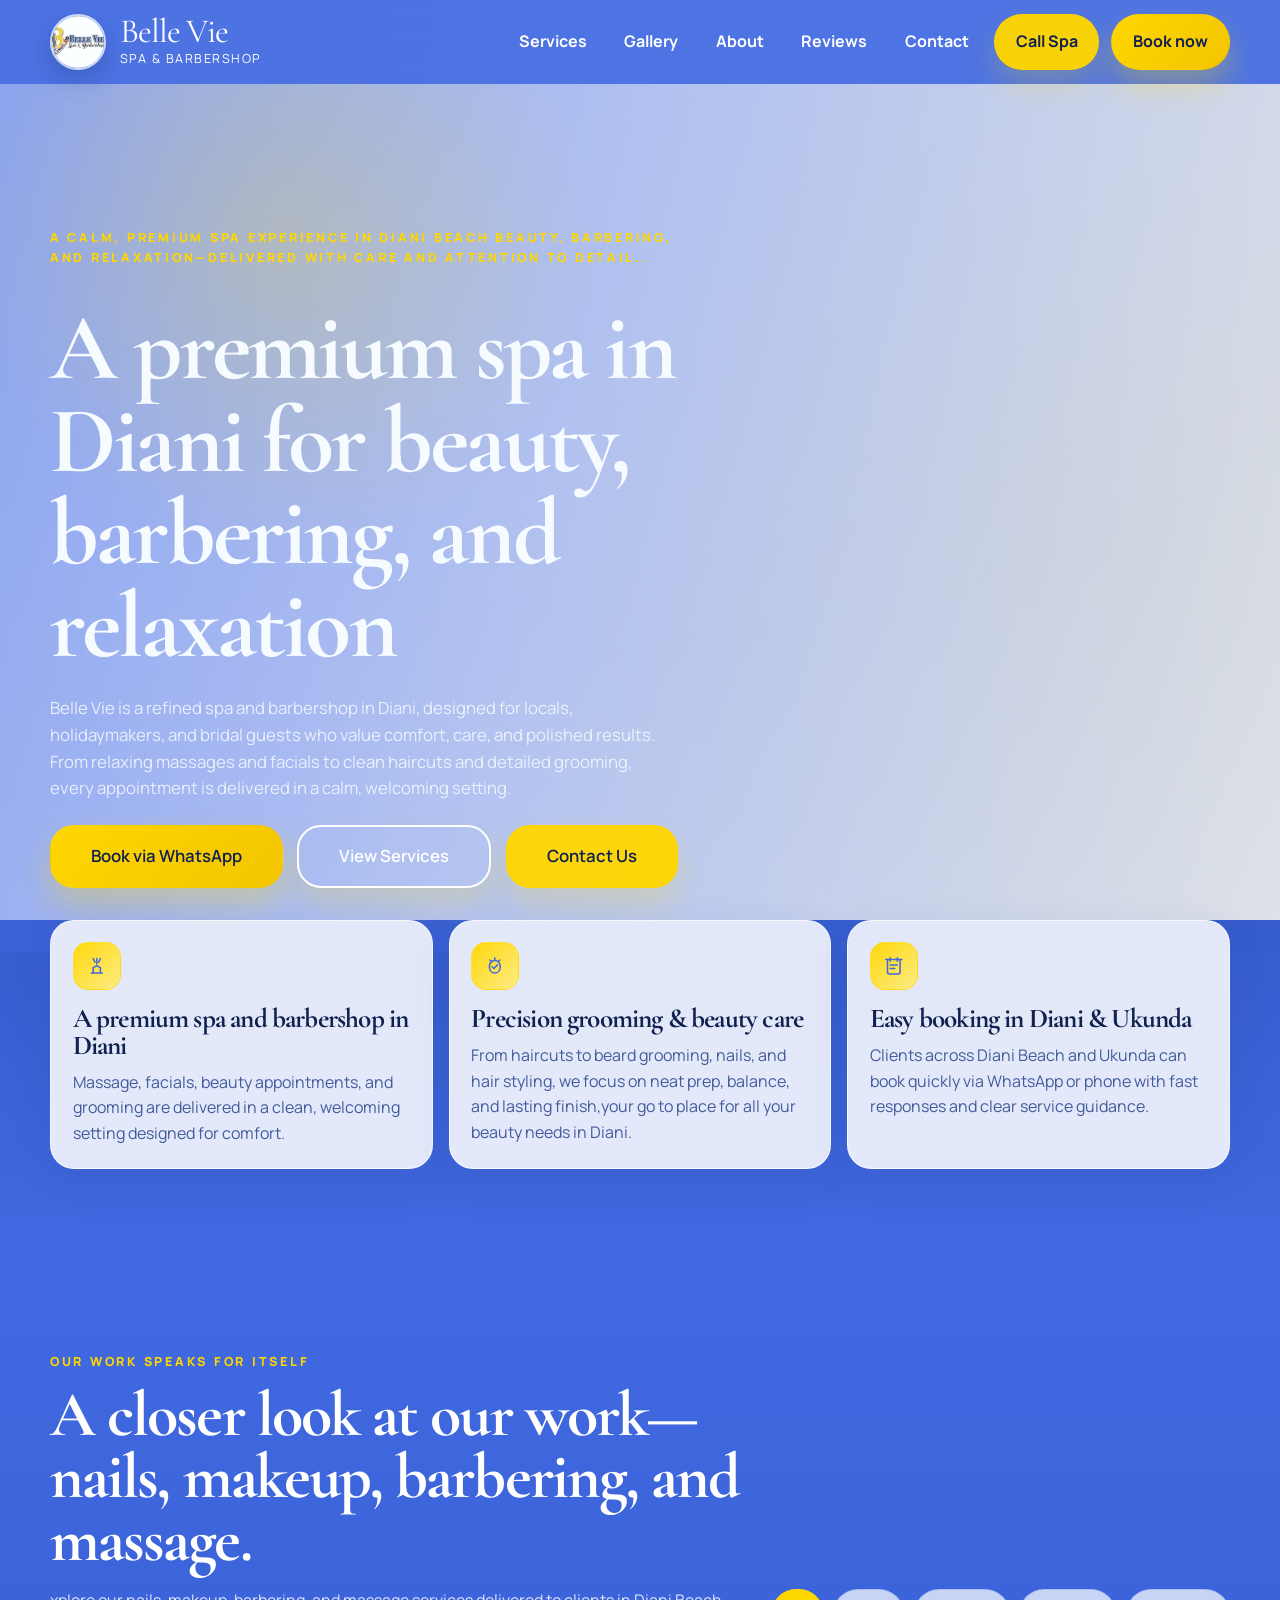
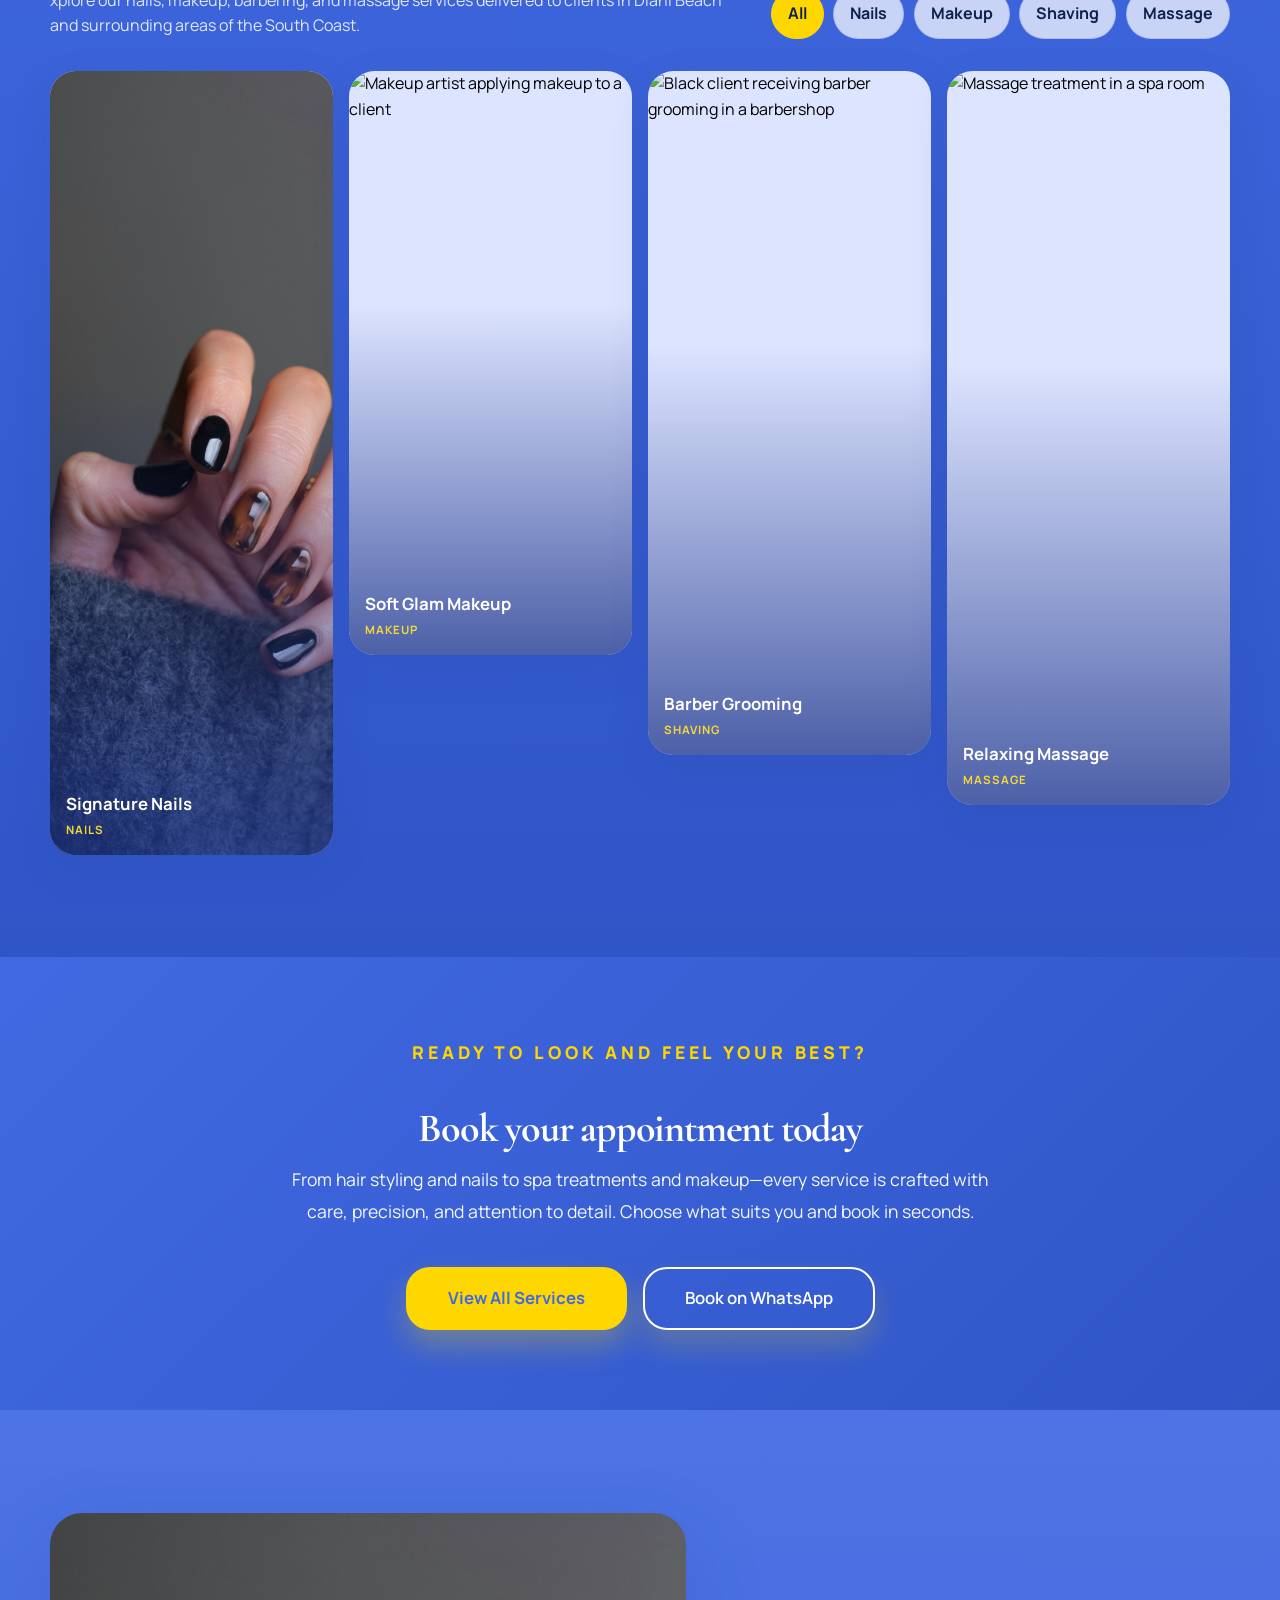
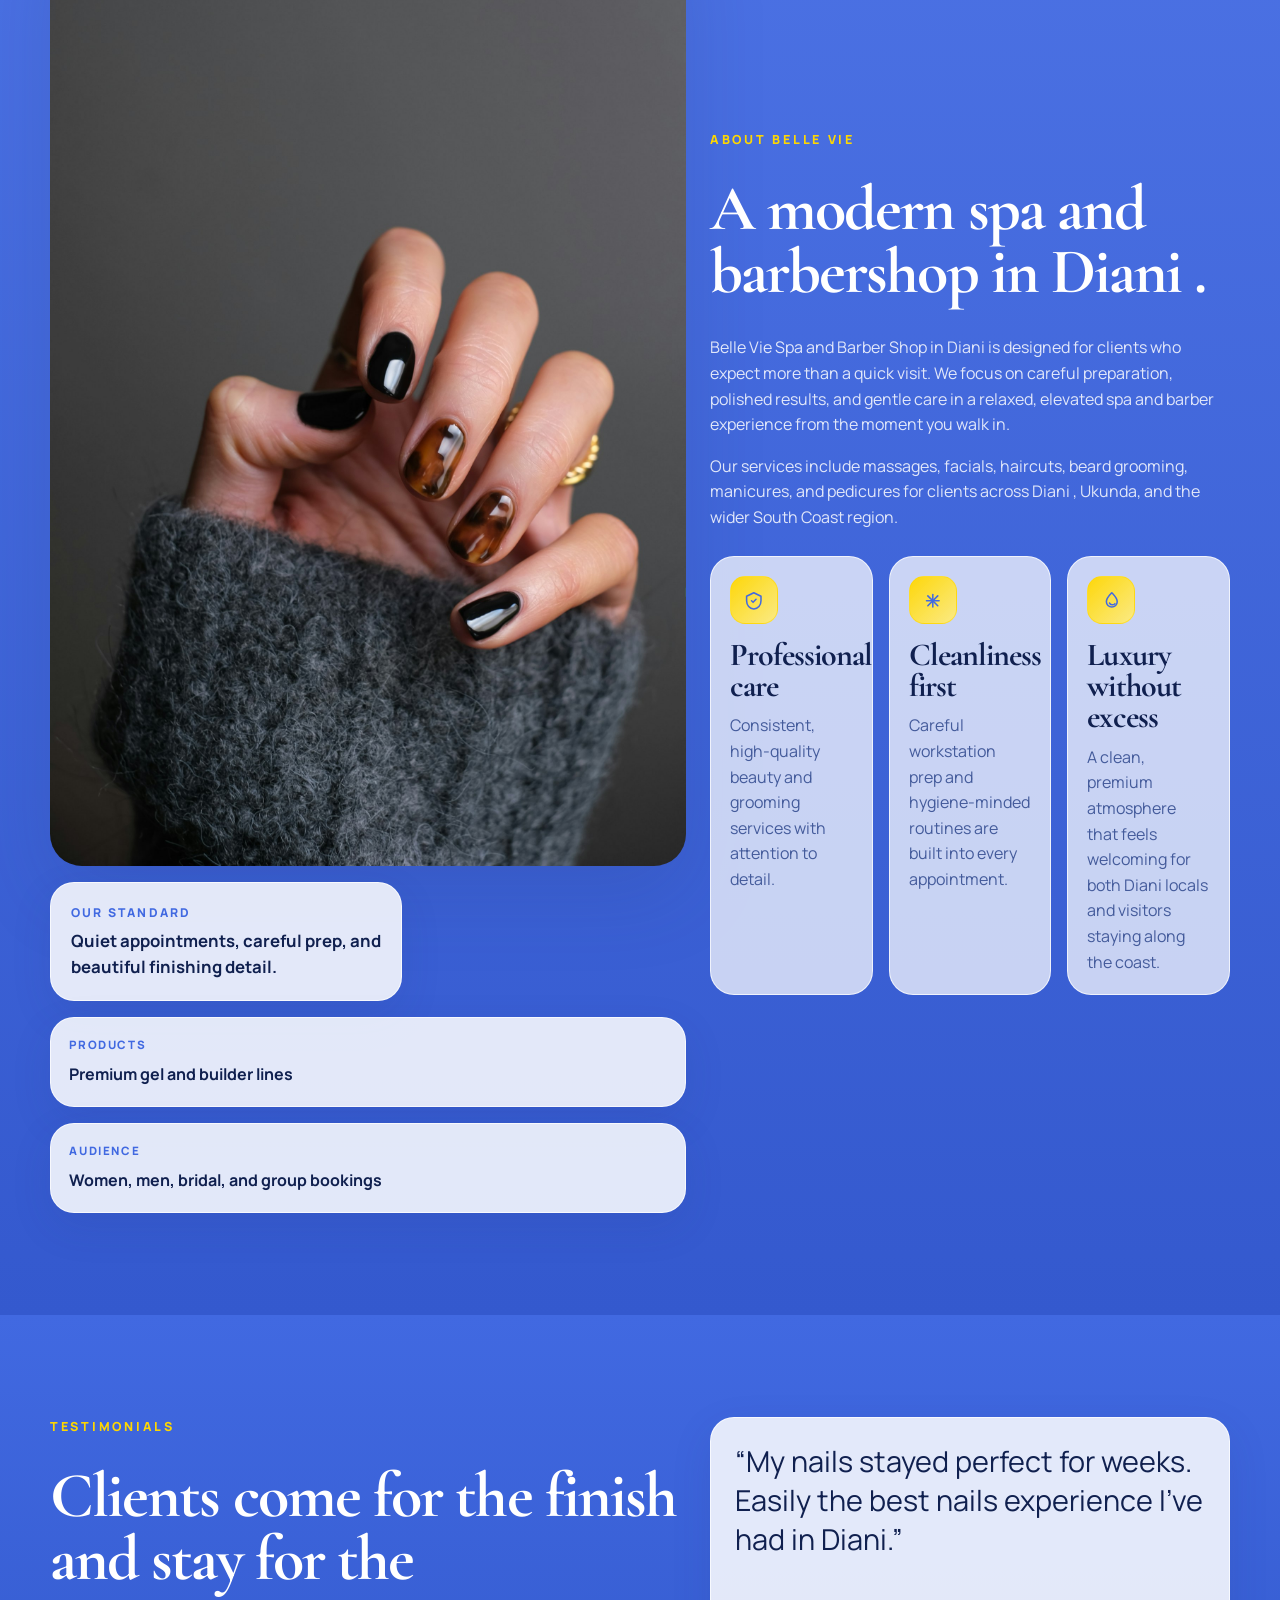
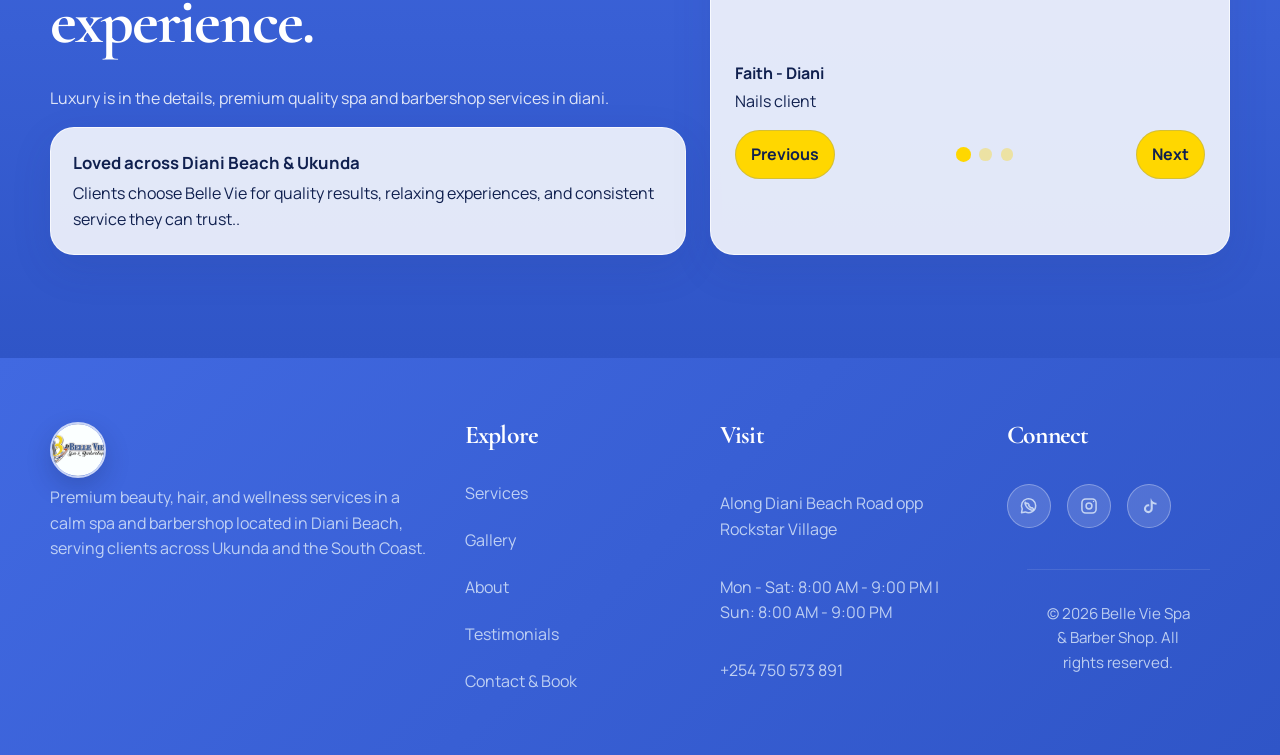
==== commit b7907e0b: "Update index.html for google search console" ====
--- a/index.html
+++ b/index.html
@@ -14,6 +14,7 @@
     <meta property="og:image"
         content="https://images.unsplash.com/photo-1632345031435-8937c5142bd8?auto=format&fit=crop&w=1600&q=80">
     <meta name="twitter:card" content="summary_large_image">
+    <meta name="google-site-verification" content="CDTVvl3y8JY1ndpKlCFZP0AZKhq77JIkqrgjEQZA7Sc" />
     <title>Belle Vie Spa & Barber Shop | Spa in Diani, Ukunda</title>
     <link rel="preconnect" href="https://fonts.googleapis.com">
     <link rel="preconnect" href="https://fonts.gstatic.com" crossorigin>
--- a/style.css
+++ b/style.css
@@ -0,0 +1,2439 @@
+:root {
+    --primary: #4169E1;
+    --primary-deep: #2f55c7;
+    --primary-soft: #dce4ff;
+    --accent: #FFD700;
+    --accent-deep: #f3c400;
+    --bg: #ffffff;
+    --surface: rgba(255, 255, 255, 0.92);
+    --surface-solid: #ffffff;
+    --surface-soft: #eef3ff;
+    --surface-rose: #dce4ff;
+    --text: #10204f;
+    --muted: #445b9b;
+    --gold: var(--accent);
+    --gold-deep: var(--primary);
+    --rose: #ffe88a;
+    --wine: #274fcb;
+    --line: rgba(65, 105, 225, 0.22);
+    --success: #25d366;
+    --shadow: 0 28px 80px rgba(40, 59, 130, 0.18);
+    --shadow-soft: 0 14px 40px rgba(40, 59, 130, 0.12);
+    --radius-lg: 1.5rem;
+    --transition: 220ms ease;
+    --container: 1180px;
+    --header-height: 5.4rem;
+}
+
+*,
+*::before,
+*::after {
+    box-sizing: border-box;
+}
+
+html {
+    scroll-behavior: smooth;
+}
+
+body {
+    margin: 0;
+    font-family: "Manrope", sans-serif;
+    color: var(--text);
+    background:
+        radial-gradient(circle at top left, rgba(220, 228, 255, 0.92), transparent 28%),
+        radial-gradient(circle at 82% 9%, rgba(255, 215, 0, 0.14), transparent 18%),
+        linear-gradient(180deg, #ffffff 0%, #f8faff 48%, #ffffff 100%);
+    line-height: 1.6;
+    overflow-x: hidden;
+}
+
+img {
+    display: block;
+    max-width: 100%;
+}
+
+a {
+    color: inherit;
+    text-decoration: none;
+}
+
+button,
+input,
+select,
+textarea {
+    font: inherit;
+}
+
+button {
+    cursor: pointer;
+}
+
+[hidden] {
+    display: none !important;
+}
+
+.skip-link {
+    position: absolute;
+    left: 1rem;
+    top: -5rem;
+    z-index: 999;
+    padding: 0.75rem 1rem;
+    background: var(--primary);
+    color: #fff;
+    border-radius: 999px;
+    transition: top var(--transition);
+}
+
+.skip-link:focus-visible {
+    top: 1rem;
+}
+
+.container {
+    width: min(100% - 2rem, var(--container));
+    margin: 0 auto;
+}
+
+.section {
+    padding: clamp(4.75rem, 8vw, 7rem) 0;
+    background: linear-gradient(180deg, var(--primary) 0%, var(--primary-deep) 100%);
+}
+
+.section-soft {
+    background: linear-gradient(180deg, #4d73e5 0%, #3459ce 100%);
+}
+
+.section-cta {
+    background:
+        radial-gradient(circle at top right, rgba(255, 215, 0, 0.2), transparent 22%),
+        linear-gradient(180deg, #4d73e5 0%, #294fc0 100%);
+}
+
+.section-heading {
+    max-width: 46rem;
+    margin: 0 auto 2.5rem;
+    text-align: center;
+}
+
+.section-heading-split {
+    display: grid;
+    gap: 1.25rem;
+    align-items: end;
+    margin-bottom: 2rem;
+}
+
+.eyebrow {
+    margin: 0 0 0.75rem;
+    color: var(--accent);
+    letter-spacing: 0.22em;
+    text-transform: uppercase;
+    font-size: 0.78rem;
+    font-weight: 800;
+}
+
+h1,
+h2,
+h3,
+.brand-name {
+    font-family: "Cormorant Garamond", serif;
+    letter-spacing: -0.03em;
+    line-height: 0.98;
+    margin: 0;
+}
+
+h1 {
+    font-size: clamp(3.15rem, 9vw, 5.9rem);
+}
+
+h2 {
+    font-size: clamp(2.35rem, 6vw, 4rem);
+    margin-bottom: 1rem;
+}
+
+h3 {
+    font-size: clamp(1.55rem, 3vw, 2rem);
+    margin-bottom: 0.75rem;
+}
+
+p {
+    margin: 0;
+    color: var(--muted);
+}
+
+section[id] {
+    scroll-margin-top: calc(var(--header-height) + 1rem);
+}
+
+.button {
+    display: inline-flex;
+    align-items: center;
+    justify-content: center;
+    gap: 0.5rem;
+    min-height: 3.2rem;
+    padding: 0.9rem 1.3rem;
+    border-radius: 999px;
+    border: 1px solid transparent;
+    font-weight: 700;
+    transition:
+        transform var(--transition),
+        box-shadow var(--transition),
+        background-color var(--transition),
+        border-color var(--transition),
+        color var(--transition);
+}
+
+.button:hover,
+.button:focus-visible {
+    transform: translateY(-2px);
+}
+
+.button:focus-visible,
+.nav-toggle:focus-visible,
+.filter-button:focus-visible,
+.gallery-button:focus-visible,
+.slider-button:focus-visible,
+.dot:focus-visible,
+input:focus-visible,
+select:focus-visible,
+textarea:focus-visible,
+.lightbox-close:focus-visible {
+    outline: 2px solid rgba(255, 215, 0, 0.6);
+    outline-offset: 3px;
+}
+
+.button-whatsapp {
+    color: var(--text);
+    background: linear-gradient(135deg, var(--accent), var(--accent-deep));
+    box-shadow: 0 16px 30px rgba(255, 215, 0, 0.3);
+}
+
+.button-primary {
+    color: var(--text);
+    background: linear-gradient(135deg, var(--accent), var(--accent-deep));
+    box-shadow: 0 16px 30px rgba(255, 215, 0, 0.28);
+}
+
+.button-secondary,
+.button-outline {
+    color: var(--text);
+    background: rgba(255, 215, 0, 0.96);
+    border-color: rgba(255, 215, 0, 0.96);
+    box-shadow: 0 16px 30px rgba(255, 215, 0, 0.2);
+}
+
+.button-lg {
+    min-height: 3.6rem;
+    padding-inline: 1.65rem;
+}
+
+.site-header {
+    position: sticky;
+    top: 0;
+    z-index: 40;
+    padding: 0.85rem 0;
+}
+
+.site-header::before {
+    content: "";
+    position: absolute;
+    inset: 0;
+    background: rgba(65, 105, 225, 0.92);
+    backdrop-filter: blur(16px);
+    border-bottom: 1px solid transparent;
+    transition: border-color var(--transition), box-shadow var(--transition), background-color var(--transition);
+}
+
+.site-header.is-scrolled::before {
+    background: rgba(65, 105, 225, 0.98);
+    border-color: var(--line);
+    box-shadow: var(--shadow-soft);
+}
+
+.header-inner {
+    position: relative;
+    display: flex;
+    align-items: center;
+    justify-content: space-between;
+    gap: 1rem;
+}
+
+.brand {
+    display: inline-flex;
+    align-items: center;
+    gap: 0.85rem;
+    min-width: 0;
+}
+
+.brand-mark {
+    display: grid;
+    place-items: center;
+    inline-size: 2.65rem;
+    block-size: 2.65rem;
+    border-radius: 50%;
+    background: linear-gradient(135deg, var(--accent), #ffe88a);
+    border: 1px solid rgba(255, 215, 0, 0.55);
+    color: var(--primary);
+    font-family: "Cormorant Garamond", serif;
+    font-size: 1.35rem;
+    font-weight: 700;
+}
+
+.brand-copy {
+    display: grid;
+    gap: 0.05rem;
+    min-width: 0;
+}
+
+.brand-name {
+    font-size: 1.88rem;
+    color: var(--text);
+}
+
+.brand-meta {
+    color: var(--muted);
+    font-size: 0.78rem;
+    letter-spacing: 0.12em;
+    text-transform: uppercase;
+    white-space: nowrap;
+}
+
+.nav-toggle {
+    position: relative;
+    z-index: 3;
+    display: inline-flex;
+    flex-direction: column;
+    justify-content: center;
+    gap: 0.28rem;
+    inline-size: 3rem;
+    block-size: 3rem;
+    border: 0;
+    border-radius: 50%;
+    background: rgba(255, 215, 0, 0.96);
+    box-shadow: var(--shadow-soft);
+}
+
+.nav-toggle span {
+    inline-size: 1.15rem;
+    block-size: 2px;
+    margin-inline: auto;
+    background: var(--primary);
+    border-radius: 999px;
+    transition: transform var(--transition), opacity var(--transition);
+}
+
+.nav-toggle.is-active span:nth-child(1) {
+    transform: translateY(6px) rotate(45deg);
+}
+
+.nav-toggle.is-active span:nth-child(2) {
+    opacity: 0;
+}
+
+.nav-toggle.is-active span:nth-child(3) {
+    transform: translateY(-6px) rotate(-45deg);
+}
+
+.site-nav {
+    position: absolute;
+    inset: calc(100% + 0.75rem) 0 auto;
+    display: grid;
+    gap: 0.5rem;
+    padding: 1rem;
+    background: rgba(65, 105, 225, 0.98);
+    border: 1px solid var(--line);
+    border-radius: 1.5rem;
+    box-shadow: var(--shadow);
+    opacity: 0;
+    pointer-events: none;
+    transform: translateY(-10px);
+    transition: opacity var(--transition), transform var(--transition);
+}
+
+.site-nav.is-open {
+    opacity: 1;
+    pointer-events: auto;
+    transform: translateY(0);
+}
+
+.site-nav > a:not(.button) {
+    padding: 0.75rem 0.35rem;
+    color: #fff;
+    font-weight: 700;
+}
+
+.site-header .brand-name,
+.site-header .brand-meta {
+    color: #fff;
+}
+
+.site-header .brand-name {
+    font-size: 2.12rem;
+}
+
+.site-nav > a:not(.button):hover,
+.site-nav > a:not(.button):focus-visible {
+    color: var(--accent);
+}
+
+.button-nav {
+    width: 100%;
+}
+
+.hero {
+    position: relative;
+    isolation: isolate;
+    padding: clamp(4rem, 8vw, 6rem) 0 3rem;
+    min-height: calc(100svh - 2rem);
+    display: grid;
+    align-items: end;
+    background:
+        linear-gradient(105deg, rgba(65, 105, 225, 0.55) 0%, rgba(65, 105, 225, 0.35) 44%, rgba(47, 85, 199, 0.15) 100%),
+        var(--hero-image, url("images/hero-nails.jpg")) center/cover;
+}
+
+.hero-overlay {
+    position: absolute;
+    inset: 0;
+    z-index: -1;
+    background:
+        radial-gradient(circle at 22% 18%, rgba(255, 215, 0, 0.2), transparent 26%),
+        linear-gradient(180deg, rgba(255, 255, 255, 0.02), rgba(255, 255, 255, 0));
+}
+
+.hero-grid {
+    display: grid;
+    gap: 1.5rem;
+    align-items: end;
+}
+
+.hero-copy {
+    display: grid;
+    gap: 1.4rem;
+    max-width: 44rem;
+}
+
+.hero-copy .eyebrow,
+.hero-copy h1,
+.hero-panel-card strong,
+.hero-panel-card span,
+.hero-badges span,
+.hero-trust li {
+    color: #f6fbff;
+}
+
+.hero-copy .eyebrow {
+    color: var(--accent);
+}
+
+.hero-lead {
+    max-width: 38rem;
+    font-size: 1.05rem;
+    color: rgba(246, 251, 255, 0.82);
+}
+
+.hero-actions {
+    display: flex;
+    flex-wrap: wrap;
+    gap: 0.9rem;
+}
+
+.hero-trust {
+    display: flex;
+    flex-wrap: wrap;
+    gap: 0.75rem;
+    padding: 0;
+    margin: 0;
+    list-style: none;
+}
+
+.hero-trust li {
+    padding: 0.75rem 1rem;
+    border: 1px solid rgba(255, 215, 0, 0.28);
+    border-radius: 999px;
+    background: rgba(255, 255, 255, 0.1);
+    backdrop-filter: blur(10px);
+    font-size: 0.92rem;
+}
+
+.hero-panel {
+    display: grid;
+    gap: 1rem;
+}
+
+.hero-panel-card,
+.mini-badge {
+    padding: 1.25rem;
+    border: 1px solid rgba(226, 239, 252, 0.18);
+    border-radius: var(--radius-lg);
+    background: rgba(226, 239, 252, 0.08);
+    backdrop-filter: blur(12px);
+    box-shadow: var(--shadow-soft);
+}
+
+.panel-label {
+    margin-bottom: 1rem;
+    color: var(--accent);
+    letter-spacing: 0.18em;
+    text-transform: uppercase;
+    font-size: 0.78rem;
+    font-weight: 800;
+}
+
+.panel-stack {
+    display: grid;
+    gap: 1rem;
+}
+
+.panel-stack article {
+    display: grid;
+    gap: 0.25rem;
+}
+
+.panel-stack span {
+    color: rgba(226, 239, 252, 0.76);
+    font-size: 0.82rem;
+    letter-spacing: 0.08em;
+    text-transform: uppercase;
+}
+
+.panel-stack strong {
+    font-size: 1.02rem;
+    line-height: 1.45;
+}
+
+.hero-badges {
+    display: grid;
+    grid-template-columns: repeat(2, minmax(0, 1fr));
+    gap: 1rem;
+}
+
+.mini-badge {
+    min-height: 6.25rem;
+    align-content: end;
+}
+
+.mini-badge-value {
+    display: block;
+    font-size: 1.55rem;
+    font-weight: 800;
+}
+
+.mini-badge-label {
+    display: block;
+    margin-top: 0.35rem;
+    color: rgba(226, 239, 252, 0.76);
+    font-size: 0.9rem;
+}
+
+.standards {
+    padding: 0 0 clamp(4rem, 7vw, 5rem);
+    background: linear-gradient(180deg, #365ccd 0%, var(--primary) 100%);
+}
+
+.standards-grid {
+    display: grid;
+    gap: 1rem;
+    margin-top: -2rem;
+}
+
+.standard-card {
+    padding: 1.35rem;
+    border-radius: var(--radius-lg);
+    background: rgba(255, 255, 255, 0.86);
+    border: 1px solid rgba(255, 255, 255, 0.72);
+    box-shadow: var(--shadow-soft);
+}
+
+.standard-card h3 {
+    margin: 1rem 0 0.65rem;
+    font-size: 1.7rem;
+}
+
+.standard-icon,
+.value-icon {
+    display: inline-grid;
+    place-items: center;
+    inline-size: 3rem;
+    block-size: 3rem;
+    border-radius: 0.95rem;
+    color: var(--primary);
+    background: linear-gradient(135deg, rgba(255, 215, 0, 0.96), rgba(255, 236, 122, 0.92));
+    border: 1px solid rgba(255, 215, 0, 0.55);
+}
+
+.standard-icon svg,
+.value-icon svg {
+    inline-size: 1.35rem;
+    block-size: 1.35rem;
+}
+
+.services-grid {
+    display: grid;
+    gap: 1rem;
+}
+
+.service-card {
+    position: relative;
+    display: flex;
+    flex-direction: column;
+    padding: 0;
+    overflow: hidden;
+    border-radius: var(--radius-lg);
+    background: rgba(255, 255, 255, 0.84);
+    border: 1px solid rgba(255, 255, 255, 0.72);
+    box-shadow: var(--shadow-soft);
+    transition: transform var(--transition), box-shadow var(--transition), border-color var(--transition);
+}
+
+.service-card:hover {
+    transform: translateY(-6px);
+    box-shadow: var(--shadow);
+    border-color: rgba(255, 215, 0, 0.45);
+}
+
+.service-card-featured {
+    background: linear-gradient(160deg, rgba(255, 255, 255, 0.98), rgba(220, 228, 255, 0.82));
+}
+
+.service-card-media {
+    position: relative;
+    aspect-ratio: 16 / 11;
+    overflow: hidden;
+    background: var(--primary-soft);
+}
+
+.service-card-media img {
+    width: 100%;
+    height: 100%;
+    object-fit: cover;
+    transition: transform 350ms ease;
+}
+
+.service-card:hover .service-card-media img {
+    transform: scale(1.05);
+}
+
+.service-card-body {
+    display: flex;
+    flex: 1;
+    flex-direction: column;
+    gap: 0.65rem;
+    padding: 1.35rem;
+}
+
+.service-card-featured .service-card-body {
+    background: linear-gradient(180deg, rgba(255, 255, 255, 0.94), rgba(236, 241, 255, 0.78));
+}
+
+.service-meta {
+    display: flex;
+    flex-wrap: wrap;
+    justify-content: space-between;
+    gap: 0.5rem;
+    margin-bottom: 0.2rem;
+}
+
+.service-time,
+.service-price {
+    display: inline-flex;
+    align-items: center;
+    min-height: 2rem;
+    padding: 0.35rem 0.8rem;
+    border-radius: 999px;
+    font-size: 0.82rem;
+    font-weight: 800;
+    letter-spacing: 0.03em;
+}
+
+.service-time {
+    background: rgba(220, 228, 255, 0.9);
+    color: var(--wine);
+}
+
+.service-price {
+    background: rgba(255, 215, 0, 0.22);
+    color: var(--primary);
+}
+
+.service-link {
+    display: inline-flex;
+    align-items: center;
+    gap: 0.45rem;
+    margin-top: auto;
+    color: var(--primary);
+    font-weight: 800;
+}
+
+.service-link::after {
+    content: "→";
+    transition: transform var(--transition);
+}
+
+.service-link:hover::after,
+.service-link:focus-visible::after {
+    transform: translateX(4px);
+}
+
+#services .section-cta {
+    margin-top: 2rem;
+    padding: 1.35rem;
+    display: grid;
+    gap: 1rem;
+    justify-items: center;
+    text-align: center;
+    border-radius: var(--radius-lg);
+    background: linear-gradient(145deg, rgba(255, 215, 0, 0.98), rgba(255, 233, 87, 0.94));
+    border: 1px solid rgba(255, 215, 0, 0.55);
+    box-shadow: var(--shadow-soft);
+}
+
+#services .section-cta p {
+    color: var(--text);
+    font-weight: 700;
+}
+
+.urgency-cta {
+    background: linear-gradient(135deg, rgba(255, 215, 0, 0.15), rgba(255, 107, 53, 0.1)) !important;
+    border: 2px solid rgba(255, 107, 53, 0.5) !important;
+    padding: 2.5rem !important;
+    gap: 1.5rem !important;
+}
+
+.urgency-content {
+    width: 100%;
+    text-align: center;
+}
+
+.urgency-rating {
+    margin-bottom: 1.5rem;
+}
+
+.stars {
+    font-size: 1.8rem;
+    display: block;
+    margin-bottom: 0.5rem;
+}
+
+.rating-text {
+    color: #ff6b35;
+    font-weight: 700;
+    margin: 0;
+    font-size: 1.1rem;
+}
+
+.urgency-message {
+    color: #ff6b35;
+    font-weight: 700;
+    font-size: 1.2rem;
+    margin: 1rem 0;
+    animation: pulse 2s infinite;
+}
+
+.urgency-subtext {
+    color: var(--muted);
+    margin: 0.5rem 0 0 0;
+}
+
+.urgency-buttons {
+    display: flex;
+    flex-wrap: wrap;
+    gap: 1rem;
+    justify-content: center;
+    width: 100%;
+}
+
+@keyframes pulse {
+    0%, 100% { opacity: 1; }
+    50% { opacity: 0.85; }
+}
+
+.gallery-filters {
+    display: flex;
+    flex-wrap: wrap;
+    gap: 0.6rem;
+}
+
+.filter-button {
+    min-height: 2.75rem;
+    padding: 0.7rem 1rem;
+    border: 1px solid var(--line);
+    border-radius: 999px;
+    background: rgba(255, 255, 255, 0.72);
+    color: var(--text);
+    font-weight: 700;
+    transition: background-color var(--transition), border-color var(--transition), color var(--transition), transform var(--transition);
+}
+
+.filter-button.is-active {
+    background: var(--accent);
+    border-color: var(--accent);
+    color: var(--text);
+}
+
+.gallery-grid {
+    display: grid;
+    gap: 1rem;
+}
+
+.gallery-card {
+    grid-row: span var(--span);
+    min-height: 16rem;
+    border-radius: 1.6rem;
+    overflow: hidden;
+    box-shadow: var(--shadow-soft);
+    background: var(--primary-soft);
+}
+
+.gallery-button {
+    position: relative;
+    display: block;
+    inline-size: 100%;
+    block-size: 100%;
+    padding: 0;
+    border: 0;
+    background: transparent;
+    text-align: left;
+}
+
+.gallery-button img {
+    inline-size: 100%;
+    block-size: 100%;
+    object-fit: cover;
+    transition: transform 350ms ease;
+}
+
+.gallery-button::after {
+    content: "";
+    position: absolute;
+    inset: 0;
+    background: linear-gradient(180deg, transparent 40%, rgba(32, 55, 140, 0.76));
+}
+
+.gallery-button:hover img,
+.gallery-button:focus-visible img {
+    transform: scale(1.05);
+}
+
+.gallery-caption {
+    position: absolute;
+    inset: auto 1rem 1rem;
+    z-index: 1;
+    display: grid;
+    gap: 0.18rem;
+    color: #fff;
+}
+
+.gallery-caption strong {
+    font-size: 1.05rem;
+}
+
+.gallery-caption span:last-child {
+    color: rgba(255, 224, 51, 0.94);
+    text-transform: uppercase;
+    letter-spacing: 0.08em;
+    font-size: 0.72rem;
+    font-weight: 700;
+}
+
+.section-heading h2,
+.section-heading-split h2,
+.about-copy h2,
+.testimonials-intro h2,
+.contact-panel h2 {
+    color: #fff;
+}
+
+.section-heading p:not(.eyebrow),
+.section-heading-split p:not(.eyebrow),
+.about-copy > p:not(.eyebrow),
+.testimonials-intro > p:not(.eyebrow),
+.contact-panel > p:not(.eyebrow) {
+    color: rgba(255, 255, 255, 0.84);
+}
+
+.section-heading .eyebrow,
+.section-heading-split .eyebrow,
+.about-copy .eyebrow,
+.testimonials-intro .eyebrow,
+.contact-panel .eyebrow {
+    color: var(--accent);
+}
+
+.about-grid,
+.booking-grid,
+.testimonials-layout {
+    display: grid;
+    gap: 1.5rem;
+}
+
+.about-visuals {
+    position: relative;
+    display: grid;
+    gap: 1rem;
+}
+
+.about-main-photo {
+    margin: 0;
+    min-height: 24rem;
+    border-radius: 2rem;
+    overflow: hidden;
+    box-shadow: var(--shadow);
+}
+
+.about-main-photo img {
+    inline-size: 100%;
+    block-size: 100%;
+    object-fit: cover;
+}
+
+.about-floating-note,
+.about-floating-grid article,
+.review-summary,
+.contact-action-card,
+.booking-form-card,
+.testimonial-slider {
+    border-radius: var(--radius-lg);
+    background: rgba(255, 255, 255, 0.86);
+    border: 1px solid rgba(255, 255, 255, 0.72);
+    box-shadow: var(--shadow-soft);
+}
+
+.about-floating-note {
+    padding: 1.2rem 1.25rem;
+    max-width: 22rem;
+}
+
+.note-label {
+    display: block;
+    margin-bottom: 0.45rem;
+    color: var(--gold-deep);
+    font-size: 0.76rem;
+    font-weight: 800;
+    letter-spacing: 0.18em;
+    text-transform: uppercase;
+}
+
+.about-floating-note strong {
+    color: var(--text);
+    font-size: 1.05rem;
+    line-height: 1.45;
+}
+
+.about-floating-grid {
+    display: grid;
+    gap: 1rem;
+}
+
+.about-floating-grid article {
+    padding: 1.15rem;
+}
+
+.about-floating-grid span,
+.contact-details span {
+    display: block;
+    margin-bottom: 0.45rem;
+    color: var(--gold-deep);
+    letter-spacing: 0.14em;
+    text-transform: uppercase;
+    font-size: 0.72rem;
+    font-weight: 800;
+}
+
+.about-floating-grid strong,
+.contact-details strong {
+    color: var(--text);
+    line-height: 1.45;
+}
+
+.contact-panel > .contact-details span {
+    color: var(--accent);
+}
+
+.contact-panel > .contact-details strong {
+    color: #fff;
+}
+
+.about-copy {
+    display: grid;
+    gap: 1rem;
+    align-content: center;
+}
+
+.value-grid {
+    display: grid;
+    gap: 1rem;
+    margin-top: 0.6rem;
+}
+
+.value-card {
+    padding: 1.2rem;
+    border-radius: var(--radius-lg);
+    background: rgba(255, 255, 255, 0.72);
+    border: 1px solid rgba(255, 255, 255, 0.72);
+}
+
+.value-card h3 {
+    margin-top: 0.9rem;
+}
+
+.testimonials-intro {
+    display: grid;
+    gap: 1rem;
+}
+
+.review-summary {
+    padding: 1.35rem;
+}
+
+.review-summary strong {
+    display: block;
+    margin-bottom: 0.3rem;
+    color: var(--text);
+    font-size: 1.05rem;
+}
+
+.testimonial-slider {
+    padding: 1.5rem;
+}
+
+.testimonial-track {
+    position: relative;
+    min-height: 17rem;
+}
+
+.testimonial-card {
+    position: absolute;
+    inset: 0;
+    display: grid;
+    align-content: space-between;
+    gap: 1.25rem;
+    opacity: 0;
+    pointer-events: none;
+    transform: translateX(14px);
+    transition: opacity 320ms ease, transform 320ms ease;
+}
+
+.testimonial-card.is-active {
+    opacity: 1;
+    pointer-events: auto;
+    transform: translateX(0);
+}
+
+.testimonial-quote {
+    color: var(--text);
+    font-size: clamp(1.3rem, 3vw, 1.8rem);
+    line-height: 1.35;
+}
+
+.testimonial-meta {
+    display: grid;
+    gap: 0.15rem;
+}
+
+.testimonial-meta strong {
+    color: var(--text);
+}
+
+.testimonial-controls {
+    display: flex;
+    align-items: center;
+    justify-content: space-between;
+    gap: 1rem;
+    margin-top: 1rem;
+}
+
+.slider-button {
+    min-height: 2.75rem;
+    padding: 0.65rem 0.95rem;
+    border: 1px solid var(--line);
+    border-radius: 999px;
+    background: var(--accent);
+    color: var(--text);
+    font-weight: 700;
+}
+
+.slider-dots {
+    display: flex;
+    align-items: center;
+    gap: 0.55rem;
+}
+
+.dot {
+    inline-size: 0.8rem;
+    block-size: 0.8rem;
+    padding: 0;
+    border: 0;
+    border-radius: 50%;
+    background: rgba(255, 215, 0, 0.34);
+    transition: transform var(--transition), background-color var(--transition);
+}
+
+.dot.is-active {
+    background: var(--accent);
+    transform: scale(1.15);
+}
+
+.contact-panel,
+.booking-form-card {
+    padding: 1.4rem;
+}
+
+.contact-panel {
+    display: grid;
+    gap: 1rem;
+}
+
+.contact-actions {
+    display: grid;
+    gap: 1rem;
+}
+
+.contact-action-card {
+    display: grid;
+    gap: 0.35rem;
+    padding: 1.15rem;
+    transition: transform var(--transition), box-shadow var(--transition);
+}
+
+.contact-action-card:hover,
+.contact-action-card:focus-visible {
+    transform: translateY(-4px);
+    box-shadow: var(--shadow);
+    border-color: rgba(255, 215, 0, 0.55);
+}
+
+.contact-action-label {
+    color: var(--gold-deep);
+    font-size: 0.76rem;
+    font-weight: 800;
+    letter-spacing: 0.16em;
+    text-transform: uppercase;
+}
+
+.contact-action-card strong {
+    color: var(--text);
+    font-size: 1.1rem;
+}
+
+.contact-action-card small,
+.form-note {
+    color: var(--muted);
+}
+
+.contact-details {
+    display: grid;
+    gap: 1rem;
+}
+
+.social-inline {
+    display: flex;
+    flex-wrap: wrap;
+    gap: 0.75rem;
+}
+
+.social-inline a {
+    display: inline-flex;
+    align-items: center;
+    min-height: 2.3rem;
+    padding: 0.45rem 0.8rem;
+    border-radius: 999px;
+    background: rgba(255, 215, 0, 0.96);
+    border: 1px solid rgba(255, 215, 0, 0.96);
+    font-size: 0.9rem;
+    font-weight: 700;
+}
+
+.form-header {
+    display: grid;
+    gap: 0.65rem;
+    margin-bottom: 1.3rem;
+}
+
+.booking-form {
+    display: grid;
+    gap: 1rem;
+}
+
+.form-grid {
+    display: grid;
+    gap: 1rem;
+}
+
+.booking-form label {
+    display: grid;
+    gap: 0.45rem;
+}
+
+.booking-form span {
+    color: var(--text);
+    font-size: 0.95rem;
+    font-weight: 700;
+}
+
+input,
+select,
+textarea {
+    width: 100%;
+    border: 1px solid var(--line);
+    border-radius: 1rem;
+    background: rgba(255, 255, 255, 0.9);
+    color: var(--text);
+    padding: 0.95rem 1rem;
+    transition: border-color var(--transition), box-shadow var(--transition);
+}
+
+textarea {
+    resize: vertical;
+}
+
+input:focus-visible,
+select:focus-visible,
+textarea:focus-visible {
+    border-color: rgba(255, 215, 0, 0.65);
+    box-shadow: 0 0 0 5px rgba(255, 215, 0, 0.16);
+}
+
+.site-footer {
+    padding: 3rem 0 6.5rem;
+    background: var(--primary);
+    color: rgba(233, 243, 252, 0.82);
+}
+
+.site-footer p,
+.site-footer a {
+    color: rgba(233, 243, 252, 0.76);
+}
+
+.footer-grid {
+    display: grid;
+    gap: 2rem;
+}
+
+.brand-footer .brand-name,
+.site-footer h3 {
+    color: #fff;
+}
+
+.site-footer .brand-meta {
+    color: rgba(255, 255, 255, 0.82);
+}
+
+.site-footer a:hover,
+.site-footer a:focus-visible {
+    color: var(--accent);
+}
+
+.site-footer h3 {
+    margin-bottom: 0.8rem;
+    font-size: 1.6rem;
+}
+
+.footer-links {
+    display: grid;
+    gap: 0.55rem;
+}
+
+.footer-bottom {
+    margin-top: 2rem;
+    padding-top: 1.3rem;
+    border-top: 1px solid rgba(233, 243, 252, 0.12);
+}
+
+/* STRONG CTA SECTION */
+.section-cta-featured {
+    background: linear-gradient(135deg, var(--primary) 0%, var(--primary-deep) 100%);
+    padding: 5rem 0;
+    text-align: center;
+}
+
+.cta-featured-content {
+    max-width: 700px;
+    margin: 0 auto;
+    color: #ffffff;
+}
+
+.cta-featured-content .eyebrow {
+    color: var(--accent);
+}
+
+.cta-featured-content h2 {
+    color: #ffffff;
+    font-size: clamp(1.75rem, 5vw, 2.5rem);
+    margin: 1rem 0;
+}
+
+.cta-featured-content > p {
+    font-size: 1.1rem;
+    color: rgba(255, 255, 255, 0.95);
+    margin-bottom: 2.5rem;
+    line-height: 1.8;
+}
+
+.cta-featured-actions {
+    display: flex;
+    flex-direction: column;
+    gap: 1rem;
+    justify-content: center;
+    flex-wrap: wrap;
+}
+
+.cta-featured-actions .button {
+    min-width: 200px;
+}
+
+@media (min-width: 640px) {
+    .cta-featured-actions {
+        flex-direction: row;
+        justify-content: center;
+    }
+}
+
+/* SOCIAL ICONS */
+.social-links {
+    display: flex;
+    gap: 1rem;
+    margin-top: 1rem;
+}
+
+.social-icon {
+    display: inline-flex;
+    align-items: center;
+    justify-content: center;
+    width: 44px;
+    height: 44px;
+    border-radius: 50%;
+    background: rgba(255, 255, 255, 0.15);
+    color: #ffffff;
+    transition: all var(--transition);
+    border: 1px solid rgba(255, 255, 255, 0.3);
+}
+
+.social-icon:hover {
+    background: var(--accent);
+    color: var(--primary);
+    border-color: var(--accent);
+    transform: translateY(-3px);
+}
+
+.social-icon svg {
+    width: 20px;
+    height: 20px;
+    display: block;
+}
+
+/* LOGO STYLING */
+.logo-image {
+    max-height: 60px;
+    width: auto;
+    display: block;
+}
+
+.brand-logo-round {
+    inline-size: 3.5rem;
+    block-size: 3.5rem;
+    border-radius: 50%;
+    object-fit: cover;
+    object-position: center;
+    border: 2px solid rgba(255, 255, 255, 0.72);
+    box-shadow: 0 10px 24px rgba(16, 32, 79, 0.22);
+    flex-shrink: 0;
+}
+
+/* IMPROVED MOBILE SPACING */
+@media (max-width: 640px) {
+    .section {
+        padding: clamp(2.5rem, 6vw, 3.5rem) 0;
+    }
+
+    .hero {
+        min-height: auto;
+        padding: 3rem 0;
+    }
+
+    .hero-actions {
+        flex-direction: column;
+        gap: 0.75rem;
+        margin-top: 2rem;
+    }
+
+    .hero-actions .button {
+        width: 100%;
+    }
+
+    .button-lg {
+        width: 100%;
+        padding: 0.9rem 1.5rem;
+    }
+
+    .container {
+        width: min(100% - 1rem, var(--container));
+    }
+
+    .footer-content {
+        gap: 2rem;
+    }
+
+    .footer-links h3 {
+        font-size: 1rem;
+        margin-bottom: 0.6rem;
+    }
+
+    .cta-featured-actions {
+        flex-direction: column;
+        gap: 0.75rem;
+    }
+
+    .cta-featured-actions .button {
+        width: 100%;
+        min-width: auto;
+    }
+
+    .section-cta-featured {
+        padding: 3rem 0;
+    }
+
+    .cta-featured-content h2 {
+        font-size: 1.5rem;
+        margin: 0.75rem 0;
+    }
+
+    .header-inner {
+        padding: 0.75rem 0;
+    }
+
+    .site-nav {
+        padding: 1rem;
+    }
+
+    .hero-panel {
+        margin-top: 2rem;
+    }
+
+    /* Reduce gallery spacing */
+    .gallery-card {
+        border-radius: calc(var(--radius-lg) - 0.3rem);
+    }
+
+    /* Better form spacing */
+    .booking-form label {
+        margin-bottom: 1rem;
+    }
+
+    .form-grid {
+        gap: 1rem;
+    }
+
+    /* Remove extra bottom padding compensation */
+    body {
+        padding-bottom: 0;
+    }
+}
+
+.category-title {
+    font-family: "Cormorant Garamond", serif;
+    font-size: clamp(1.75rem, 4vw, 2.2rem);
+    font-weight: 600;
+    margin: 0 0 2.5rem 0;
+    color: var(--primary);
+    text-align: center;
+    letter-spacing: -0.02em;
+}
+
+.service-category:first-child .category-title {
+    margin-top: 1rem;
+}
+
+/* MAP SECTION */
+.section-map {
+    background: #ffffff;
+    padding: clamp(3rem, 8vw, 5rem) 0;
+}
+
+.map-header {
+    text-align: center;
+    margin-bottom: 3rem;
+}
+
+.map-header h2 {
+    margin-bottom: 0.5rem;
+}
+
+.map-container {
+    width: 100%;
+    margin-bottom: 3rem;
+    border-radius: var(--radius-lg);
+    overflow: hidden;
+    box-shadow: var(--shadow-soft);
+}
+
+.map-container iframe {
+    display: block;
+}
+
+.location-details {
+    display: grid;
+    grid-template-columns: repeat(auto-fit, minmax(280px, 1fr));
+    gap: 2rem;
+}
+
+.detail-card {
+    padding: 2rem;
+    background: var(--surface-soft);
+    border-radius: var(--radius-lg);
+    text-align: center;
+}
+
+.detail-card strong {
+    display: block;
+    font-size: 1.1rem;
+    color: var(--primary);
+    margin-bottom: 0.8rem;
+}
+
+.detail-card p {
+    margin: 0;
+    color: var(--muted);
+    line-height: 1.8;
+}
+
+.detail-card a {
+    color: var(--primary);
+    font-weight: 500;
+    border-bottom: 1px solid var(--primary);
+    transition: color var(--transition);
+}
+
+.detail-card a:hover {
+    color: var(--accent);
+    border-bottom-color: var(--accent);
+}
+
+/* FOOTER IMPROVEMENTS */
+.site-footer {
+    background: linear-gradient(135deg, var(--primary) 0%, var(--primary-deep) 100%);
+    padding: 4rem 0 0;
+}
+
+.footer-content {
+    display: grid;
+    grid-template-columns: repeat(auto-fit, minmax(280px, 1fr));
+    gap: 3rem;
+    margin-bottom: 2rem;
+}
+
+.footer-section {
+    color: rgba(255, 255, 255, 0.95);
+}
+
+.footer-section p {
+    margin: 0.5rem 0;
+}
+
+.footer-title {
+    font-weight: 600;
+    font-size: 1.1rem;
+    color: #ffffff;
+    margin-bottom: 1rem;
+}
+
+.footer-section a {
+    display: inline;
+    color: rgba(255, 255, 255, 0.95);
+    border-bottom: 1px solid rgba(255, 215, 0, 0.6);
+    transition: all var(--transition);
+    text-decoration: none;
+}
+
+.footer-section a:hover {
+    color: var(--accent);
+    border-bottom-color: var(--accent);
+}
+
+.footer-links-vertical {
+    display: flex;
+    flex-direction: column;
+    gap: 0.75rem;
+}
+
+.footer-links-vertical a {
+    display: block;
+    margin: 0;
+}
+
+.social-icons {
+    display: flex;
+    align-items: center;
+    gap: 1rem;
+    margin-top: 1.5rem;
+}
+
+.social-link {
+    display: inline-flex;
+    align-items: center;
+    justify-content: center;
+    width: 2.5rem;
+    height: 2.5rem;
+    border-radius: 50%;
+    background: rgba(255, 255, 255, 0.2);
+    color: #ffffff;
+    font-size: 1.2rem;
+    font-weight: 700;
+    border: 2px solid rgba(255, 215, 0, 0.4);
+    transition: all var(--transition);
+    text-decoration: none;
+}
+
+.footer-section .social-link {
+    display: inline-flex;
+    border-bottom: 0;
+    line-height: 0;
+    flex: 0 0 auto;
+}
+
+.social-link svg {
+    width: 1.15rem;
+    height: 1.15rem;
+    display: block;
+    flex-shrink: 0;
+}
+
+.footer-section .social-link:hover,
+.footer-section .social-link:focus-visible {
+    border-bottom-color: transparent;
+}
+
+.social-link:hover {
+    background: var(--accent);
+    color: var(--primary);
+    border-color: var(--accent);
+    transform: translateY(-3px);
+}
+
+.footer-bottom {
+    text-align: center;
+    padding: 2rem 1rem;
+    border-top: 1px solid rgba(255, 255, 255, 0.1);
+    color: rgba(255, 255, 255, 0.75);
+    font-size: 0.95rem;
+}
+
+.footer-bottom p {
+    margin: 0;
+}
+
+/* BUTTON IMPROVEMENTS */
+.button-lg {
+    padding: 1rem 2.5rem;
+    font-size: 1.05rem;
+    font-weight: 600;
+    border-radius: var(--radius-lg);
+    transition: all var(--transition);
+}
+
+.button-lg:hover {
+    transform: translateY(-2px);
+    box-shadow: 0 8px 20px rgba(0, 0, 0, 0.15);
+}
+
+.button-primary {
+    background: var(--accent);
+    color: var(--primary);
+    border: 2px solid var(--accent);
+    font-weight: 700;
+}
+
+.button-primary:hover {
+    background: var(--accent-deep);
+    border-color: var(--accent-deep);
+    color: var(--primary-deep);
+}
+
+.button-secondary {
+    background: transparent;
+    color: #ffffff;
+    border: 2px solid #ffffff;
+}
+
+.button-secondary:hover {
+    background: rgba(255, 255, 255, 0.15);
+    border-color: var(--accent);
+}
+
+.mobile-cta {
+    position: fixed;
+    inset: auto 0 0;
+    z-index: 45;
+    display: grid;
+    grid-template-columns: repeat(2, minmax(0, 1fr));
+    gap: 0.75rem;
+    padding: 0.85rem 1rem max(0.85rem, env(safe-area-inset-bottom));
+    background: rgba(65, 105, 225, 0.98);
+    backdrop-filter: blur(16px);
+    border-top: 1px solid var(--line);
+    box-shadow: 0 -14px 30px rgba(21, 49, 79, 0.08);
+}
+
+.mobile-cta .button {
+    width: 100%;
+}
+
+/* Sticky CTA Widget */
+.sticky-cta-widget {
+    position: fixed;
+    bottom: 2rem;
+    right: 1.5rem;
+    width: 320px;
+    max-width: 90vw;
+    z-index: 50;
+    padding: 1.5rem;
+    border-radius: 1.2rem;
+    background: linear-gradient(135deg, #4169E1 0%, #2f55c7 100%);
+    color: #ffffff;
+    box-shadow: 0 20px 60px rgba(65, 105, 225, 0.3);
+    border: 1px solid rgba(255, 255, 255, 0.2);
+    backdrop-filter: blur(10px);
+    animation: float-bounce 3s ease-in-out infinite, fade-in 0.5s ease;
+    display: flex;
+    flex-direction: column;
+    gap: 1rem;
+}
+
+.sticky-cta-widget.hide {
+    display: none;
+}
+
+.sticky-cta-close {
+    position: absolute;
+    top: 0.7rem;
+    right: 0.7rem;
+    width: 1.8rem;
+    height: 1.8rem;
+    border: none;
+    background: rgba(255, 255, 255, 0.2);
+    color: #ffffff;
+    font-size: 1.1rem;
+    border-radius: 50%;
+    cursor: pointer;
+    display: flex;
+    align-items: center;
+    justify-content: center;
+    transition: all var(--transition);
+}
+
+.sticky-cta-close:hover {
+    background: rgba(255, 255, 255, 0.3);
+    transform: rotate(90deg);
+}
+
+.sticky-widget-rating {
+    display: flex;
+    align-items: center;
+    gap: 0.75rem;
+    justify-content: center;
+    margin-bottom: 0.5rem;
+}
+
+.widget-stars {
+    font-size: 1.2rem;
+}
+
+.widget-rating-value {
+    font-weight: 700;
+    font-size: 1.1rem;
+    background: rgba(255, 215, 0, 0.2);
+    padding: 0.35rem 0.65rem;
+    border-radius: 999px;
+    display: inline-block;
+}
+
+.sticky-widget-testimonial {
+    padding: 1rem;
+    border-radius: 0.8rem;
+    background: rgba(255, 255, 255, 0.1);
+    border: 1px solid rgba(255, 255, 255, 0.2);
+    min-height: 5rem;
+    display: flex;
+    flex-direction: column;
+    justify-content: space-between;
+    animation: testimonial-fade 6s ease-in-out infinite;
+}
+
+.sticky-quote {
+    margin: 0;
+    font-size: 0.95rem;
+    line-height: 1.5;
+    font-weight: 500;
+}
+
+.sticky-meta {
+    margin-top: 0.75rem;
+}
+
+.sticky-meta strong {
+    font-weight: 700;
+    font-size: 0.9rem;
+    display: block;
+}
+
+.sticky-meta span {
+    font-size: 0.8rem;
+    opacity: 0.9;
+}
+
+.sticky-book-btn {
+    width: 100%;
+    background: var(--accent) !important;
+    color: var(--primary) !important;
+    border: none !important;
+    padding: 0.85rem 1rem !important;
+    font-weight: 700 !important;
+    border-radius: 0.6rem !important;
+    transition: all var(--transition) !important;
+}
+
+.sticky-book-btn:hover {
+    transform: scale(1.05) !important;
+    box-shadow: 0 8px 20px rgba(255, 215, 0, 0.4) !important;
+}
+
+@keyframes float-bounce {
+    0%, 100% {
+        transform: translateY(0px);
+    }
+    50% {
+        transform: translateY(-15px);
+    }
+}
+
+@keyframes fade-in {
+    from {
+        opacity: 0;
+        transform: translateY(20px);
+    }
+    to {
+        opacity: 1;
+        transform: translateY(0);
+    }
+}
+
+@keyframes testimonial-fade {
+    0%, 10% { opacity: 1; }
+    40%, 60% { opacity: 1; }
+    90%, 100% { opacity: 0.7; }
+}
+
+@media (max-width: 480px) {
+    .sticky-cta-widget {
+        width: calc(100vw - 2rem);
+        bottom: 6.5rem;
+        right: 1rem;
+        left: 1rem;
+        padding: 1rem;
+    }
+
+    .sticky-widget-testimonial {
+        min-height: 4.5rem;
+    }
+
+    .sticky-quote {
+        font-size: 0.88rem;
+    }
+
+    .sticky-meta strong {
+        font-size: 0.85rem;
+    }
+
+    .sticky-meta span {
+        font-size: 0.75rem;
+    }
+}
+
+.lightbox {
+    position: fixed;
+    inset: 0;
+    z-index: 60;
+}
+
+.lightbox-backdrop {
+    position: absolute;
+    inset: 0;
+    background: rgba(8, 18, 30, 0.82);
+    backdrop-filter: blur(12px);
+}
+
+.lightbox-dialog {
+    position: relative;
+    width: min(100% - 1.5rem, 52rem);
+    margin: min(7vh, 4rem) auto;
+    padding: 3rem 1rem 1rem;
+    border-radius: 1.8rem;
+    background: rgba(255, 255, 255, 0.95);
+    box-shadow: var(--shadow);
+}
+
+.lightbox-dialog img {
+    max-height: 72vh;
+    width: 100%;
+    object-fit: contain;
+    border-radius: 1.2rem;
+    background: #edf4fb;
+}
+
+.lightbox-dialog p {
+    margin-top: 0.85rem;
+    color: var(--text);
+}
+
+.lightbox-close {
+    position: absolute;
+    top: 0.9rem;
+    right: 0.9rem;
+    min-height: 2.75rem;
+    padding: 0.55rem 0.9rem;
+    border: 1px solid var(--line);
+    border-radius: 999px;
+    background: var(--accent);
+    color: var(--text);
+    font-weight: 700;
+}
+
+[data-reveal] {
+    opacity: 0;
+    transform: translateY(28px);
+    transition: opacity 520ms ease, transform 520ms ease;
+}
+
+[data-reveal].is-visible {
+    opacity: 1;
+    transform: translateY(0);
+}
+
+@media (min-width: 40rem) {
+    .container {
+        width: min(100% - 2.5rem, var(--container));
+    }
+
+    .standards-grid,
+    .services-grid,
+    .contact-actions,
+    .footer-grid {
+        grid-template-columns: repeat(2, minmax(0, 1fr));
+    }
+
+    .gallery-grid {
+        grid-template-columns: repeat(2, minmax(0, 1fr));
+        grid-auto-rows: 9px;
+    }
+
+    .form-grid {
+        grid-template-columns: repeat(2, minmax(0, 1fr));
+    }
+}
+
+@media (min-width: 48rem) {
+    body {
+        padding-bottom: 0;
+    }
+
+    .site-footer {
+        padding-bottom: 3rem;
+    }
+
+    .nav-toggle {
+        display: none;
+    }
+
+    .site-nav {
+        position: static;
+        display: flex;
+        align-items: center;
+        gap: 0.75rem;
+        padding: 0;
+        background: transparent;
+        border: 0;
+        box-shadow: none;
+        opacity: 1;
+        pointer-events: auto;
+        transform: none;
+    }
+
+    .site-nav > a:not(.button) {
+        padding: 0.55rem 0.8rem;
+    }
+
+    .button-nav {
+        width: auto;
+    }
+
+    .hero {
+        padding: clamp(5rem, 8vw, 7rem) 0 4rem;
+    }
+
+    .hero-grid,
+    .about-grid,
+    .booking-grid,
+    .testimonials-layout {
+        grid-template-columns: minmax(0, 1.1fr) minmax(21rem, 0.9fr);
+    }
+
+    .section-heading-split {
+        grid-template-columns: minmax(0, 1fr) auto;
+        text-align: left;
+        max-width: none;
+        margin-inline: 0;
+    }
+
+    .services-grid {
+        grid-template-columns: repeat(2, minmax(0, 1fr));
+    }
+
+    .value-grid {
+        grid-template-columns: repeat(3, minmax(0, 1fr));
+    }
+
+    .contact-details {
+        grid-template-columns: repeat(3, minmax(0, 1fr));
+    }
+
+    .footer-grid {
+        grid-template-columns: 1.2fr 0.7fr 0.8fr 0.7fr;
+    }
+
+    .mobile-cta {
+        display: none;
+    }
+}
+
+@media (min-width: 68rem) {
+    .standards-grid {
+        grid-template-columns: repeat(3, minmax(0, 1fr));
+    }
+
+    .services-grid {
+        grid-template-columns: repeat(3, minmax(0, 1fr));
+    }
+
+    .gallery-grid {
+        grid-template-columns: repeat(4, minmax(0, 1fr));
+    }
+
+    .location-details {
+        grid-template-columns: repeat(3, minmax(0, 1fr));
+    }
+
+    .footer-content {
+        grid-template-columns: repeat(3, 1fr);
+    }
+}
+
+@media (max-width: 47.99rem) {
+    body.has-mobile-cta {
+        padding-bottom: 4.8rem;
+    }
+
+    .site-footer .brand-meta {
+        display: none;
+    }
+
+    .hero {
+        min-height: auto;
+        padding-top: 3.5rem;
+    }
+
+    .testimonial-track {
+        min-height: 18rem;
+    }
+}
+
+@media (prefers-reduced-motion: reduce) {
+    html {
+        scroll-behavior: auto;
+    }
+
+    *,
+    *::before,
+    *::after {
+        animation-duration: 0.01ms !important;
+        animation-iteration-count: 1 !important;
+        transition-duration: 0.01ms !important;
+        scroll-behavior: auto !important;
+    }
+
+    [data-reveal] {
+        opacity: 1;
+        transform: none;
+    }
+}
+
+/* SERVICES PAGE REFINEMENTS */
+.services-hero {
+    position: relative;
+    overflow: hidden;
+    padding: clamp(5rem, 10vw, 8rem) 0 clamp(3rem, 6vw, 4.5rem);
+    background-color: #2748aa;
+    background-image:
+        radial-gradient(circle at top left, rgba(255, 215, 0, 0.12), transparent 22%),
+        linear-gradient(135deg, rgba(24, 44, 110, 0.62) 0%, rgba(47, 85, 199, 0.46) 100%),
+        var(--services-hero-image, url("images/hero-nails.jpg"));
+    background-position: top left, center, var(--services-hero-position, center);
+    background-repeat: no-repeat, no-repeat, no-repeat;
+    background-size: auto, auto, cover;
+}
+
+.services-hero::before {
+    content: "";
+    position: absolute;
+    inset: auto -8rem -9rem auto;
+    width: 22rem;
+    height: 22rem;
+    border-radius: 50%;
+    background: rgba(255, 215, 0, 0.12);
+    filter: blur(10px);
+}
+
+.services-hero-grid {
+    position: relative;
+    display: grid;
+    gap: 1.5rem;
+    align-items: center;
+}
+
+.services-hero-copy {
+    display: grid;
+    gap: 1.35rem;
+    max-width: 42rem;
+}
+
+.services-hero-copy h1,
+.services-hero-copy p,
+.services-hero-highlights li,
+.services-hero-panel-card strong,
+.services-hero-panel-card span,
+.services-metric-card strong,
+.services-metric-card span {
+    color: #fff;
+}
+
+.services-hero-lead {
+    max-width: 38rem;
+    font-size: clamp(1.02rem, 2vw, 1.12rem);
+    color: rgba(255, 255, 255, 0.84);
+}
+
+.services-hero-actions {
+    display: flex;
+    flex-wrap: wrap;
+    gap: 0.85rem;
+}
+
+.services-hero-highlights {
+    display: grid;
+    gap: 0.75rem;
+    padding: 0;
+    margin: 0.35rem 0 0;
+    list-style: none;
+}
+
+.services-hero-highlights li {
+    padding: 0.9rem 1rem;
+    border: 1px solid rgba(255, 215, 0, 0.24);
+    border-radius: 999px;
+    background: rgba(255, 255, 255, 0.08);
+    backdrop-filter: blur(10px);
+    font-weight: 600;
+}
+
+.services-hero-panel {
+    display: grid;
+    gap: 1rem;
+}
+
+.services-hero-panel-card,
+.services-metric-card {
+    border-radius: calc(var(--radius-lg) + 0.1rem);
+    border: 1px solid rgba(255, 255, 255, 0.16);
+    background: rgba(255, 255, 255, 0.08);
+    backdrop-filter: blur(14px);
+    box-shadow: var(--shadow-soft);
+}
+
+.services-hero-panel-card {
+    padding: 1.4rem;
+}
+
+.services-hero-panel-stack {
+    display: grid;
+    gap: 1rem;
+}
+
+.services-hero-panel-stack article {
+    display: grid;
+    gap: 0.3rem;
+}
+
+.services-hero-panel-stack span {
+    color: rgba(255, 255, 255, 0.72);
+    letter-spacing: 0.12em;
+    text-transform: uppercase;
+    font-size: 0.74rem;
+    font-weight: 800;
+}
+
+.services-hero-panel-stack strong {
+    font-size: 1.02rem;
+    line-height: 1.5;
+}
+
+.services-hero-metrics {
+    display: grid;
+    grid-template-columns: repeat(2, minmax(0, 1fr));
+    gap: 1rem;
+}
+
+.services-metric-card {
+    display: grid;
+    gap: 0.2rem;
+    align-content: end;
+    min-height: 7rem;
+    padding: 1.2rem;
+}
+
+.services-metric-card strong {
+    font-size: clamp(1.45rem, 3vw, 1.8rem);
+    line-height: 1;
+}
+
+.services-metric-card span {
+    color: rgba(255, 255, 255, 0.74);
+    font-size: 0.92rem;
+}
+
+.services-page-section {
+    padding-top: clamp(3.6rem, 6vw, 5rem);
+}
+
+.services-heading {
+    margin-bottom: clamp(2rem, 4vw, 3rem);
+}
+
+.service-category {
+    margin-top: clamp(2.25rem, 5vw, 3.5rem);
+}
+
+.category-heading {
+    display: grid;
+    gap: 0.85rem;
+    align-items: end;
+    margin-bottom: 1.5rem;
+}
+
+.category-kicker {
+    margin: 0 0 0.5rem;
+    color: var(--accent);
+    letter-spacing: 0.18em;
+    text-transform: uppercase;
+    font-size: 0.75rem;
+    font-weight: 800;
+}
+
+.category-title {
+    margin: 0;
+    text-align: left;
+    color: #fff;
+    line-height: 1;
+}
+
+.service-category:first-child .category-title {
+    margin-top: 0;
+}
+
+.category-description {
+    max-width: 42rem;
+    color: rgba(255, 255, 255, 0.8);
+}
+
+.services-grid {
+    gap: 1.35rem;
+}
+
+.services-grid-single {
+    grid-template-columns: minmax(0, 1fr);
+    max-width: 28rem;
+}
+
+.service-card {
+    height: 100%;
+    border-radius: 1.7rem;
+    background: rgba(255, 255, 255, 0.92);
+    border: 1px solid rgba(255, 255, 255, 0.76);
+    box-shadow: 0 18px 46px rgba(40, 59, 130, 0.16);
+    transition: transform 260ms ease, box-shadow 260ms ease, border-color 260ms ease;
+}
+
+.service-card:hover,
+.service-card:focus-within {
+    transform: translateY(-10px) scale(1.01);
+    box-shadow: 0 28px 64px rgba(40, 59, 130, 0.24);
+    border-color: rgba(255, 255, 255, 0.92);
+}
+
+.service-card-featured {
+    transform: scale(1.01);
+    border-width: 2px;
+}
+
+.service-card-featured:hover,
+.service-card-featured:focus-within {
+    transform: translateY(-12px) scale(1.025);
+}
+
+.service-card-badge {
+    position: absolute;
+    top: 1rem;
+    left: 1rem;
+    z-index: 2;
+    min-height: 2rem;
+    padding: 0.35rem 0.85rem;
+    border-radius: 999px;
+    background: rgba(255, 255, 255, 0.9);
+    color: var(--text);
+    font-size: 0.78rem;
+    font-weight: 800;
+    letter-spacing: 0.08em;
+    text-transform: uppercase;
+    box-shadow: var(--shadow-soft);
+}
+
+.service-card-media {
+    aspect-ratio: 4 / 3;
+}
+
+.service-card-media::after {
+    content: "";
+    position: absolute;
+    inset: auto 0 0;
+    height: 36%;
+    background: linear-gradient(180deg, rgba(255, 255, 255, 0) 0%, rgba(16, 32, 79, 0.08) 100%);
+    pointer-events: none;
+}
+
+.service-card:hover .service-card-media img,
+.service-card:focus-within .service-card-media img {
+    transform: scale(1.06);
+}
+
+.service-card-body {
+    gap: 0.9rem;
+    padding: 1.5rem;
+}
+
+.service-card-body h3 {
+    margin-bottom: 0;
+    font-size: clamp(1.6rem, 2.5vw, 2rem);
+    line-height: 1;
+}
+
+.service-card-body p {
+    font-size: 0.98rem;
+    line-height: 1.72;
+}
+
+.service-card-featured .service-card-body {
+    background: linear-gradient(180deg, rgba(255, 255, 255, 0.98), rgba(220, 228, 255, 0.72));
+}
+
+.service-meta {
+    gap: 0.65rem;
+    margin-bottom: 0;
+}
+
+.service-time,
+.service-price {
+    min-height: 2.2rem;
+    padding: 0.45rem 0.9rem;
+    font-size: 0.8rem;
+    letter-spacing: 0.05em;
+}
+
+.service-button {
+    margin-top: auto;
+    width: 100%;
+    min-height: 3.35rem;
+    border-radius: 1rem;
+    justify-content: center;
+    transform-origin: center;
+}
+
+.service-button:hover,
+.service-button:focus-visible {
+    transform: translateY(-2px) scale(1.01);
+}
+
+.services-cta {
+    margin-top: clamp(2.25rem, 5vw, 3.5rem);
+    padding: clamp(1.5rem, 4vw, 2rem);
+}
+
+.services-cta p {
+    max-width: 36rem;
+    font-size: 1.02rem;
+}
+
+@media (min-width: 48rem) {
+    .services-hero-grid,
+    .category-heading {
+        grid-template-columns: minmax(0, 1.15fr) minmax(18rem, 0.85fr);
+    }
+
+    .services-hero-highlights {
+        grid-template-columns: repeat(3, minmax(0, 1fr));
+    }
+}
+
+@media (max-width: 47.99rem) {
+    .services-hero {
+        padding-top: 4.5rem;
+    }
+
+    .services-hero-highlights {
+        display: none;
+    }
+
+    .site-header .brand-name {
+        font-size: 1.72rem;
+    }
+
+    .site-header .brand-meta {
+        display: block;
+        font-size: 0.64rem;
+        line-height: 1.15;
+        letter-spacing: 0.1em;
+        white-space: normal;
+    }
+
+    .brand-logo-round {
+        inline-size: 3rem;
+        block-size: 3rem;
+    }
+
+    .services-hero-actions,
+    .services-hero-actions .button {
+        width: 100%;
+    }
+
+    .services-hero-highlights li {
+        border-radius: 1rem;
+    }
+
+    .services-hero-metrics {
+        grid-template-columns: 1fr;
+    }
+
+    .category-title,
+    .category-description {
+        text-align: left;
+    }
+
+    .service-card-featured {
+        transform: none;
+    }
+}
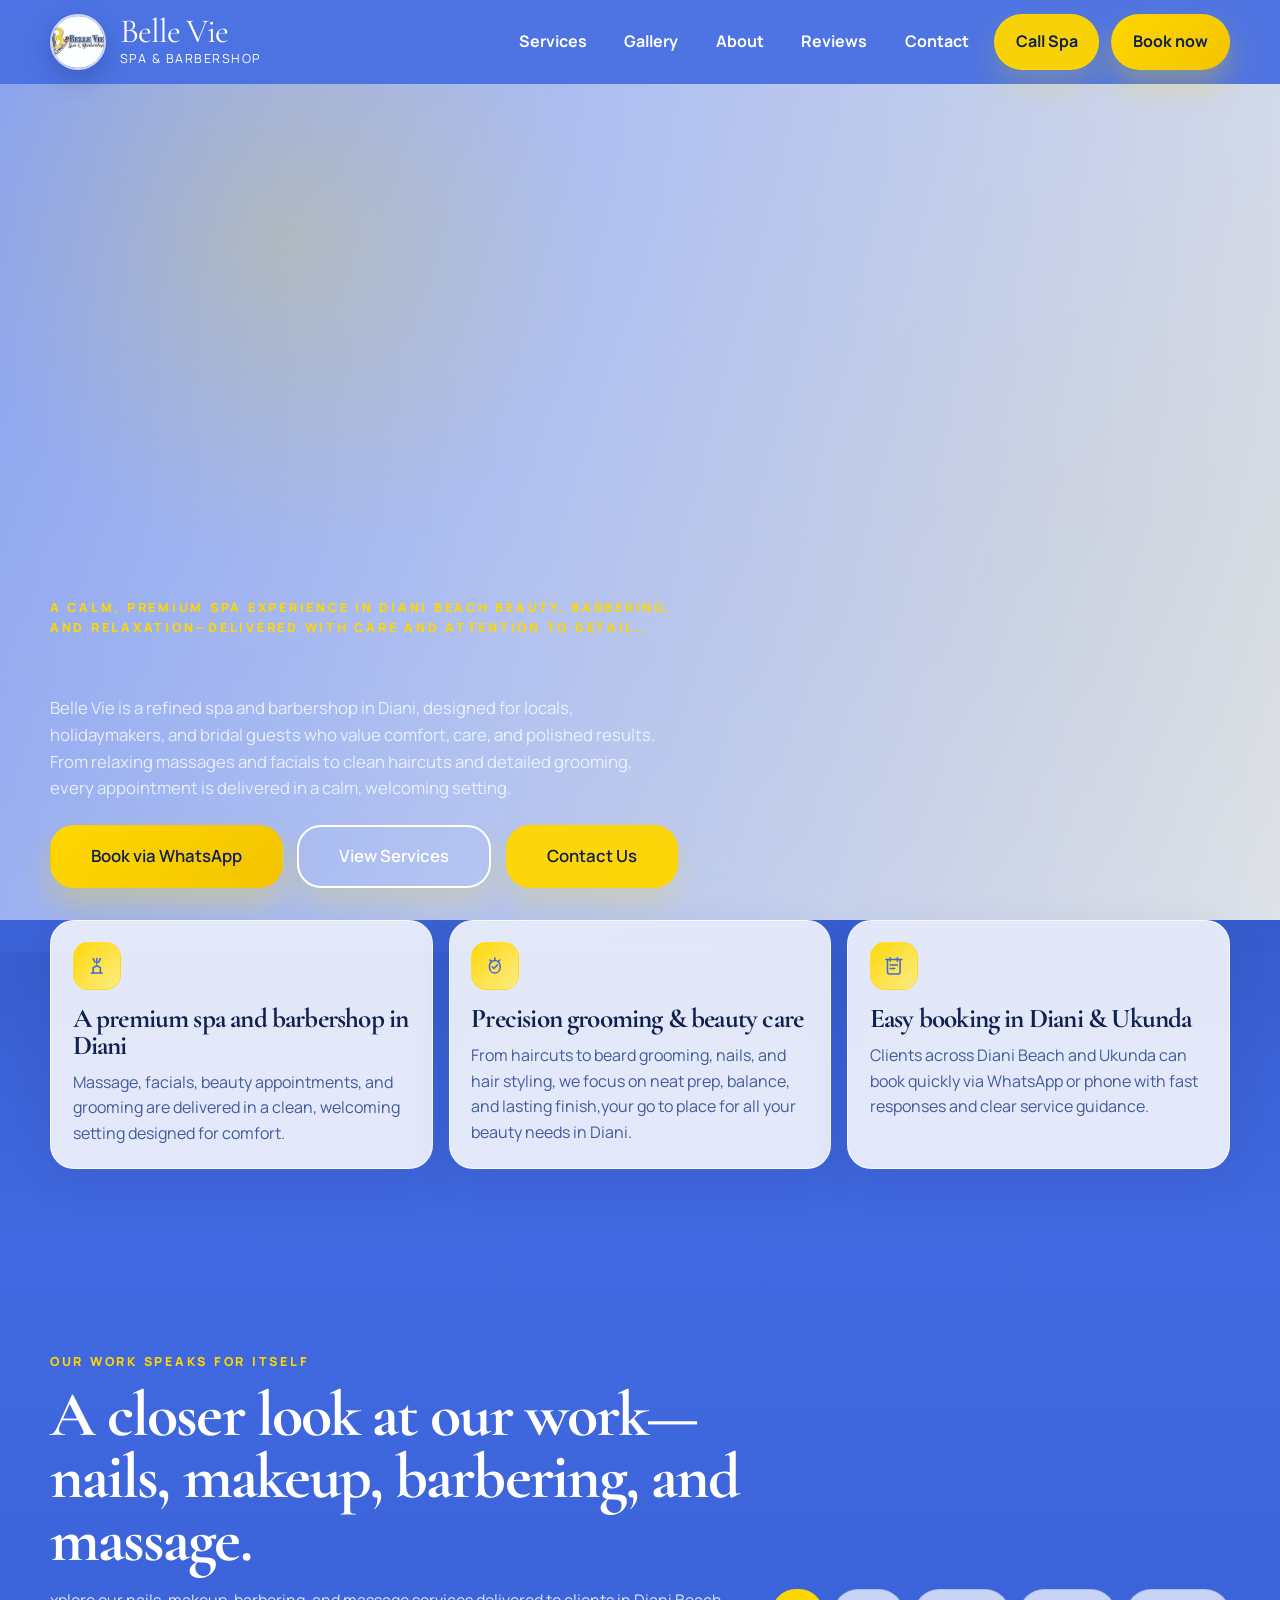
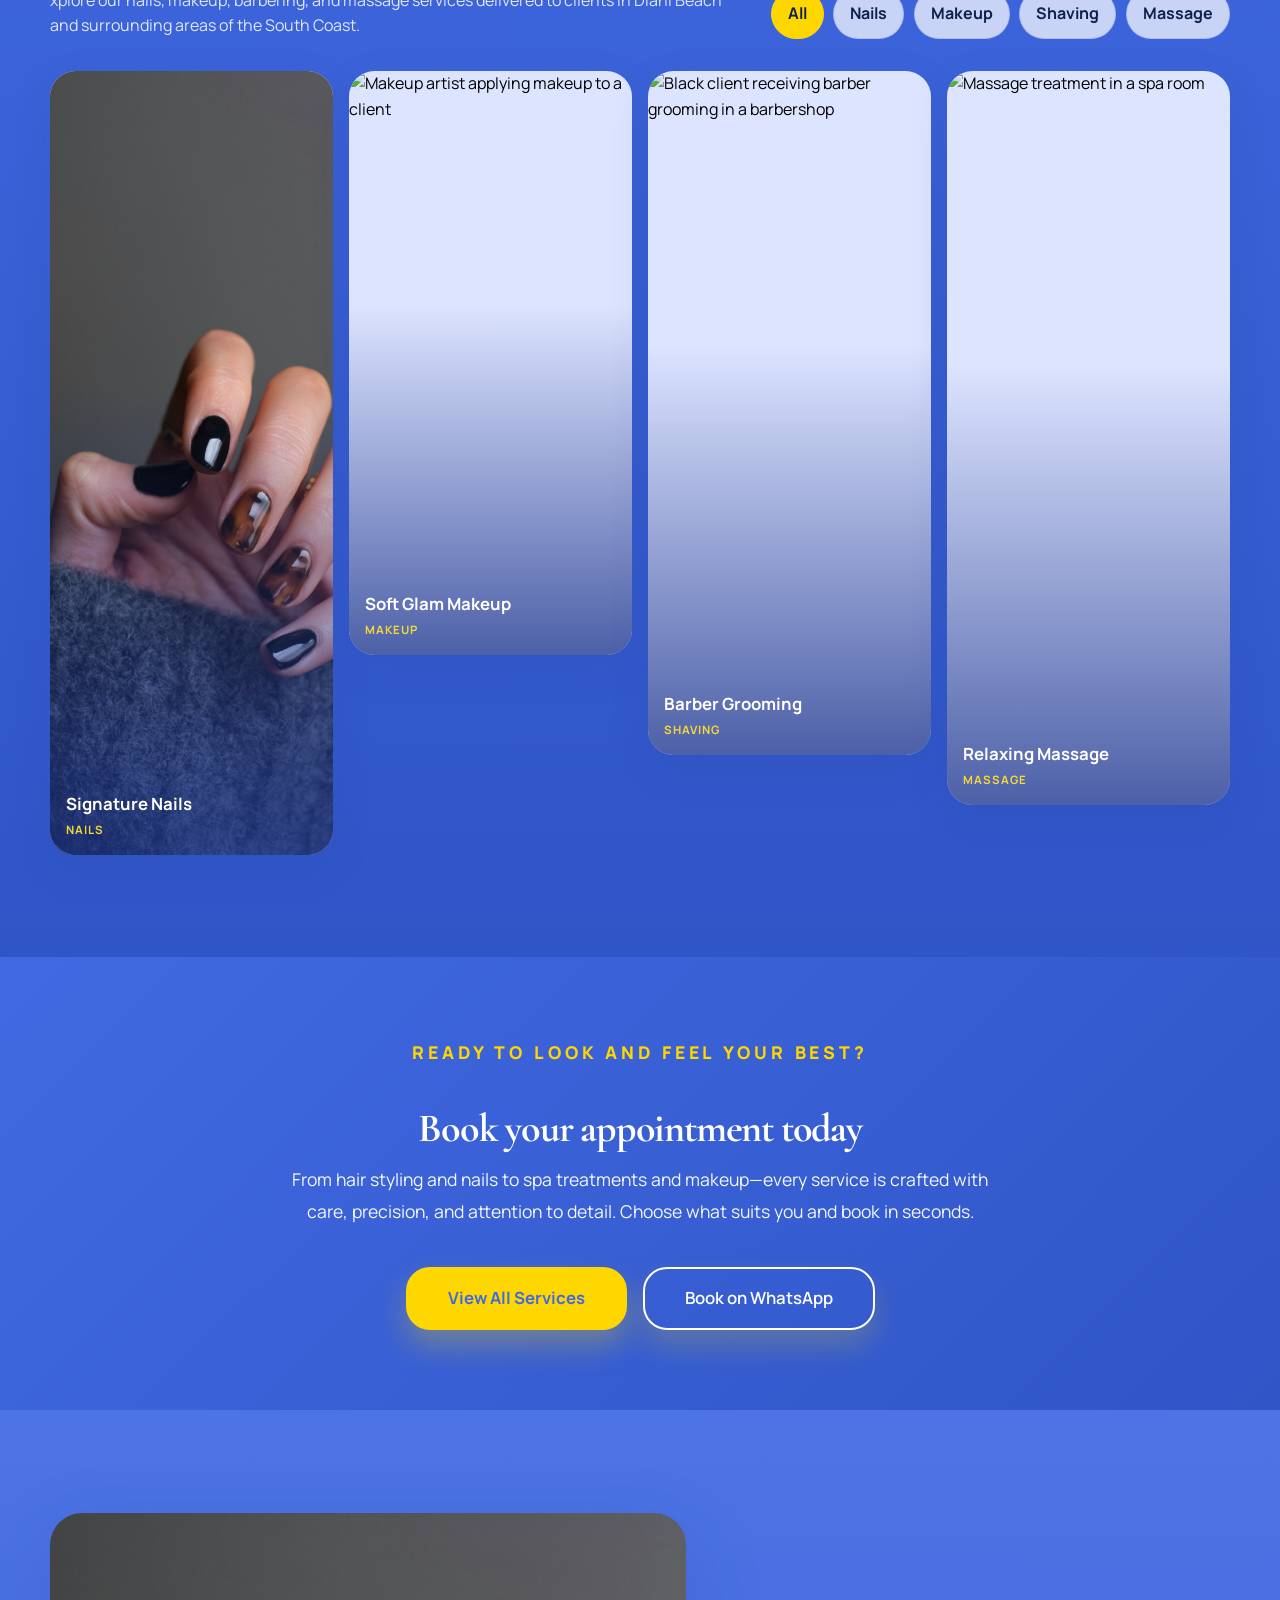
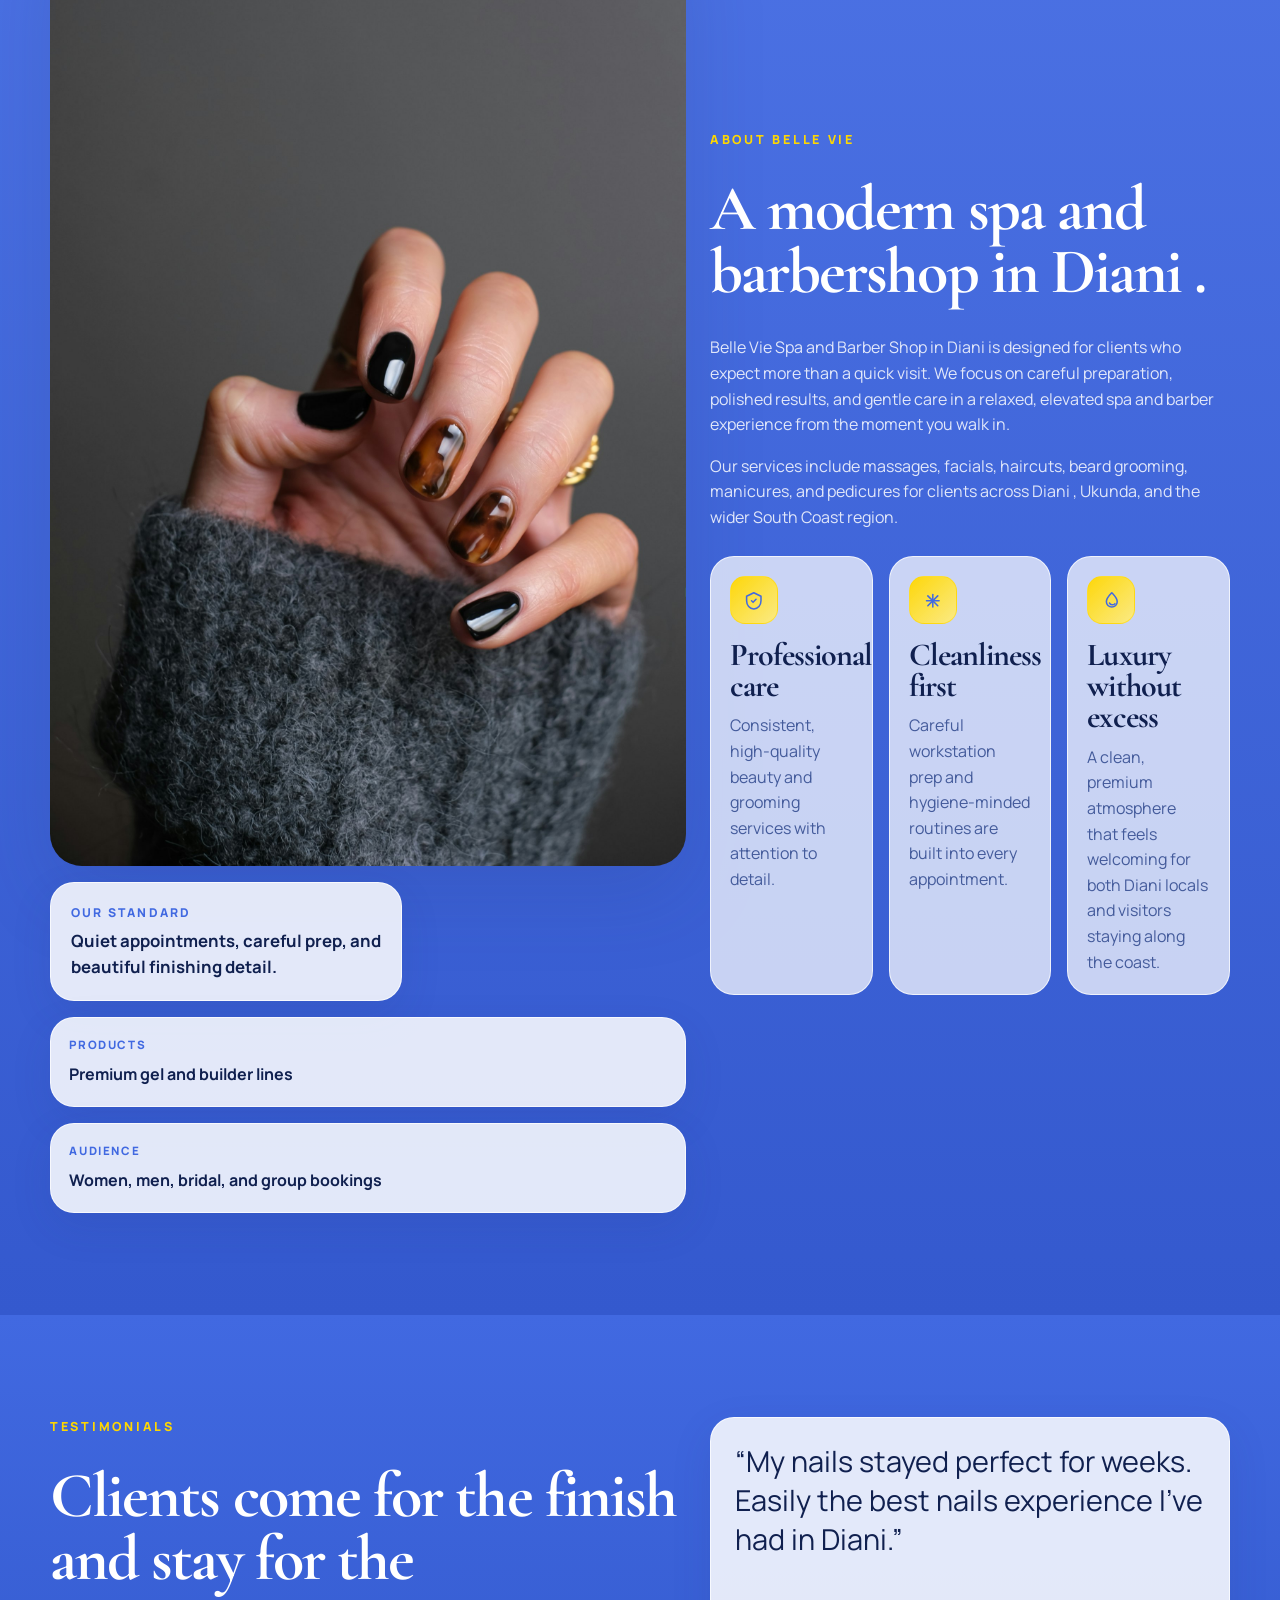
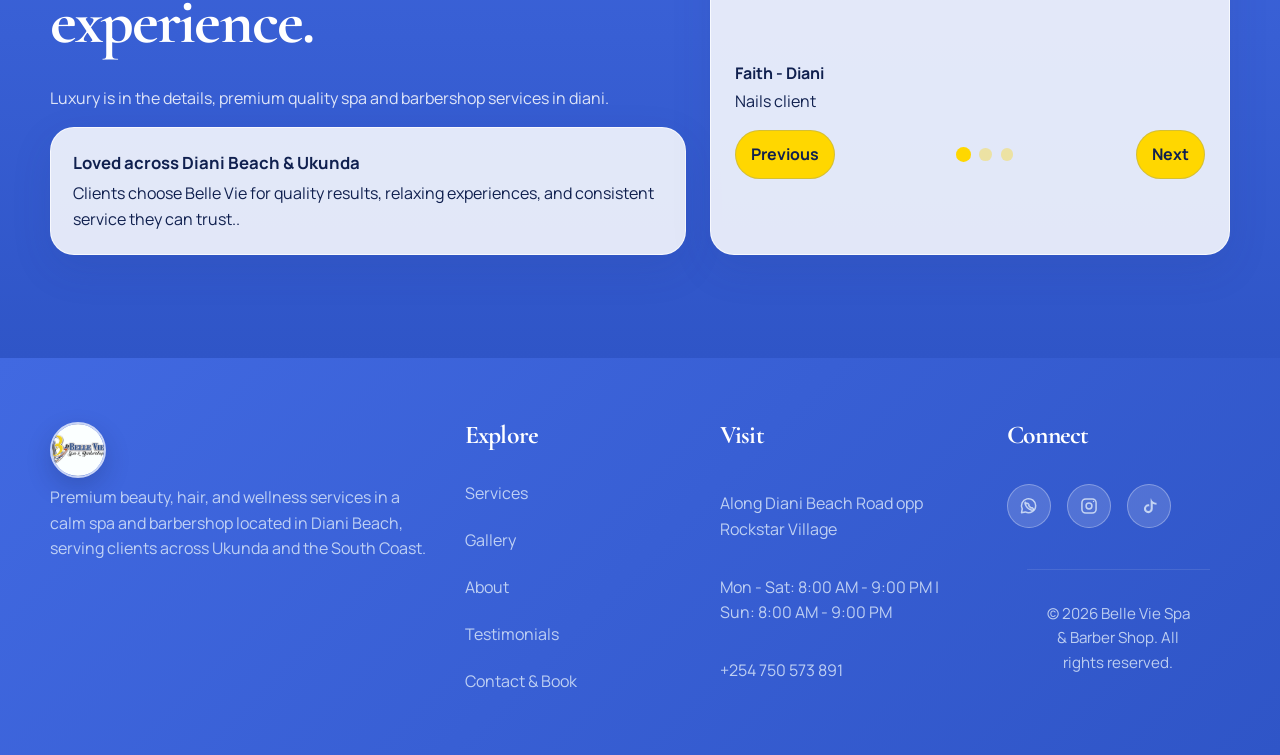
==== commit b7f7de54: "Update index.html" ====
--- a/index.html
+++ b/index.html
@@ -78,7 +78,7 @@
                 <div class="hero-copy" data-reveal>
                     <p class="eyebrow">A calm, premium spa experience in Diani Beach
                         Beauty, barbering, and relaxation—delivered with care and attention to detail..</p>
-                    <h1>A premium spa in Diani for beauty, barbering, and relaxation</h1>
+                    <h1></h1>
                     <p class="hero-lead">
                         Belle Vie is a refined spa and barbershop in Diani, designed for locals, holidaymakers, and
                         bridal guests who value comfort, care, and polished results.
